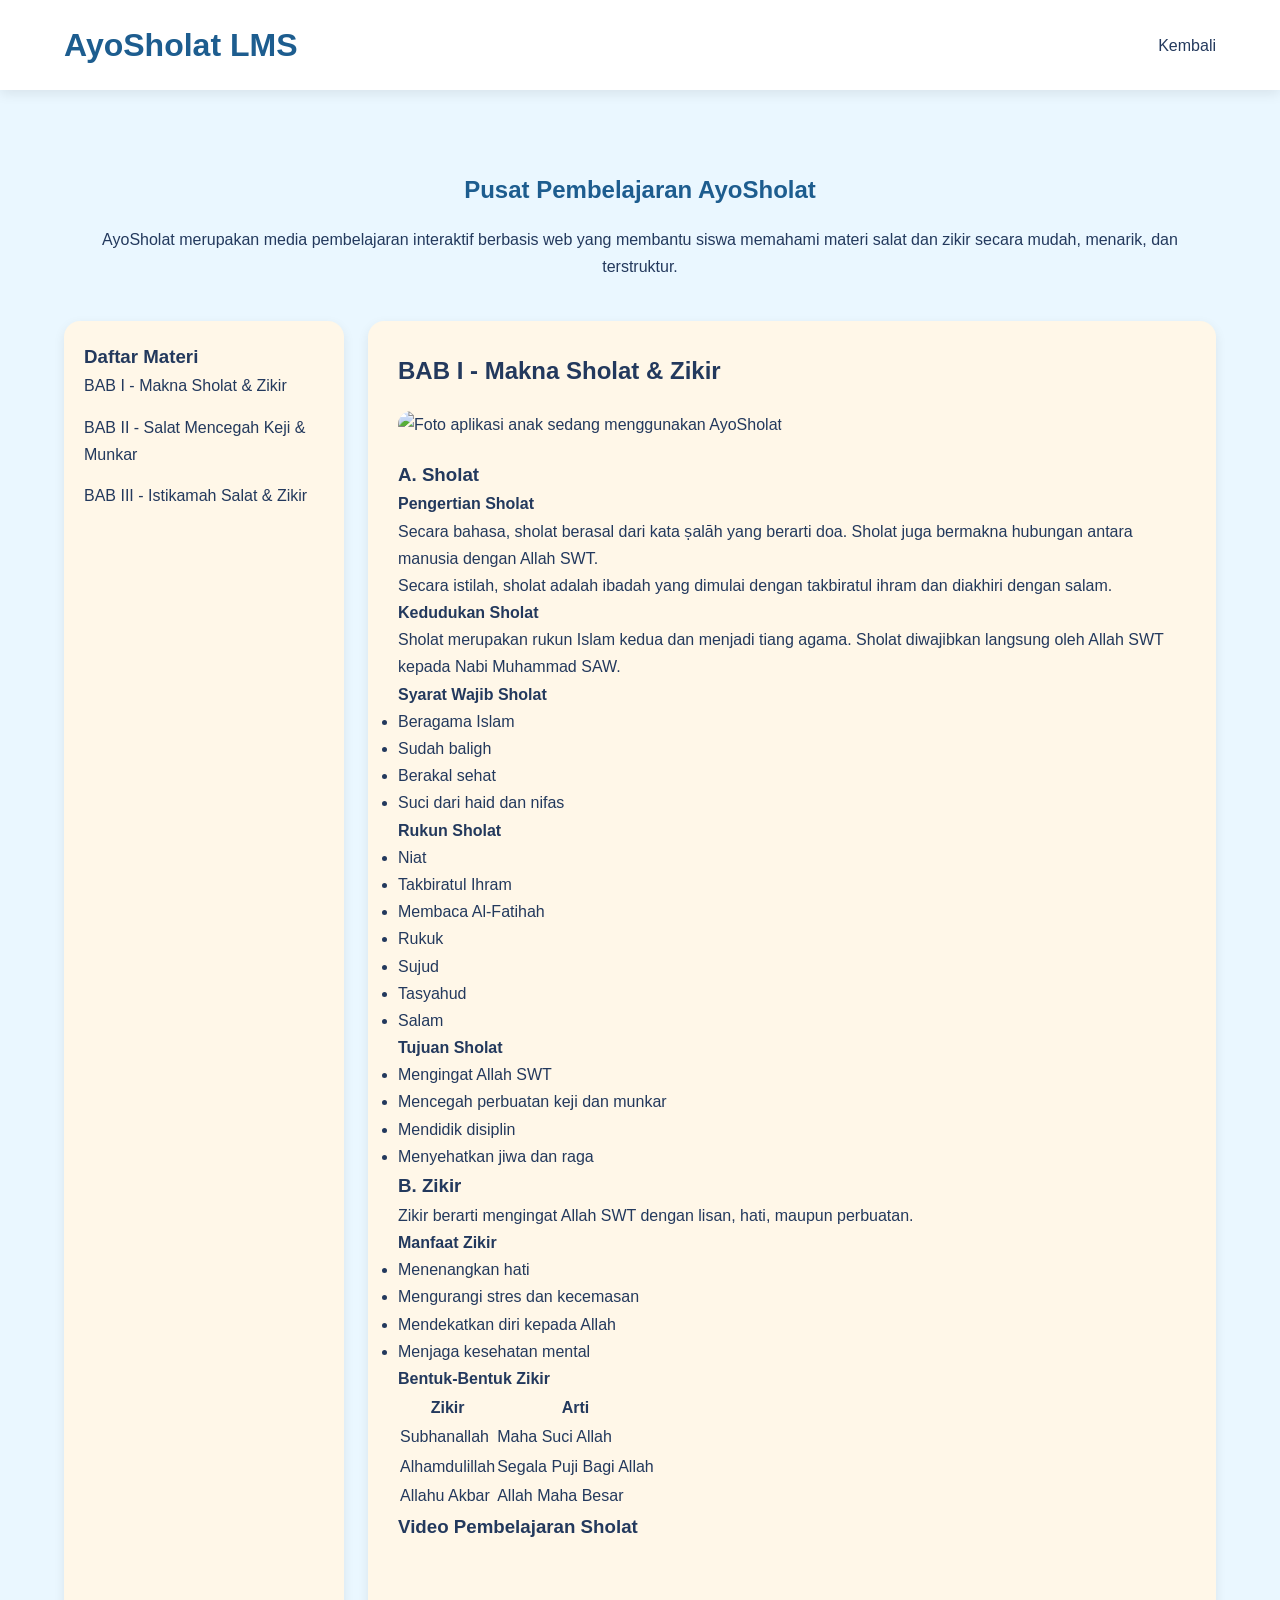
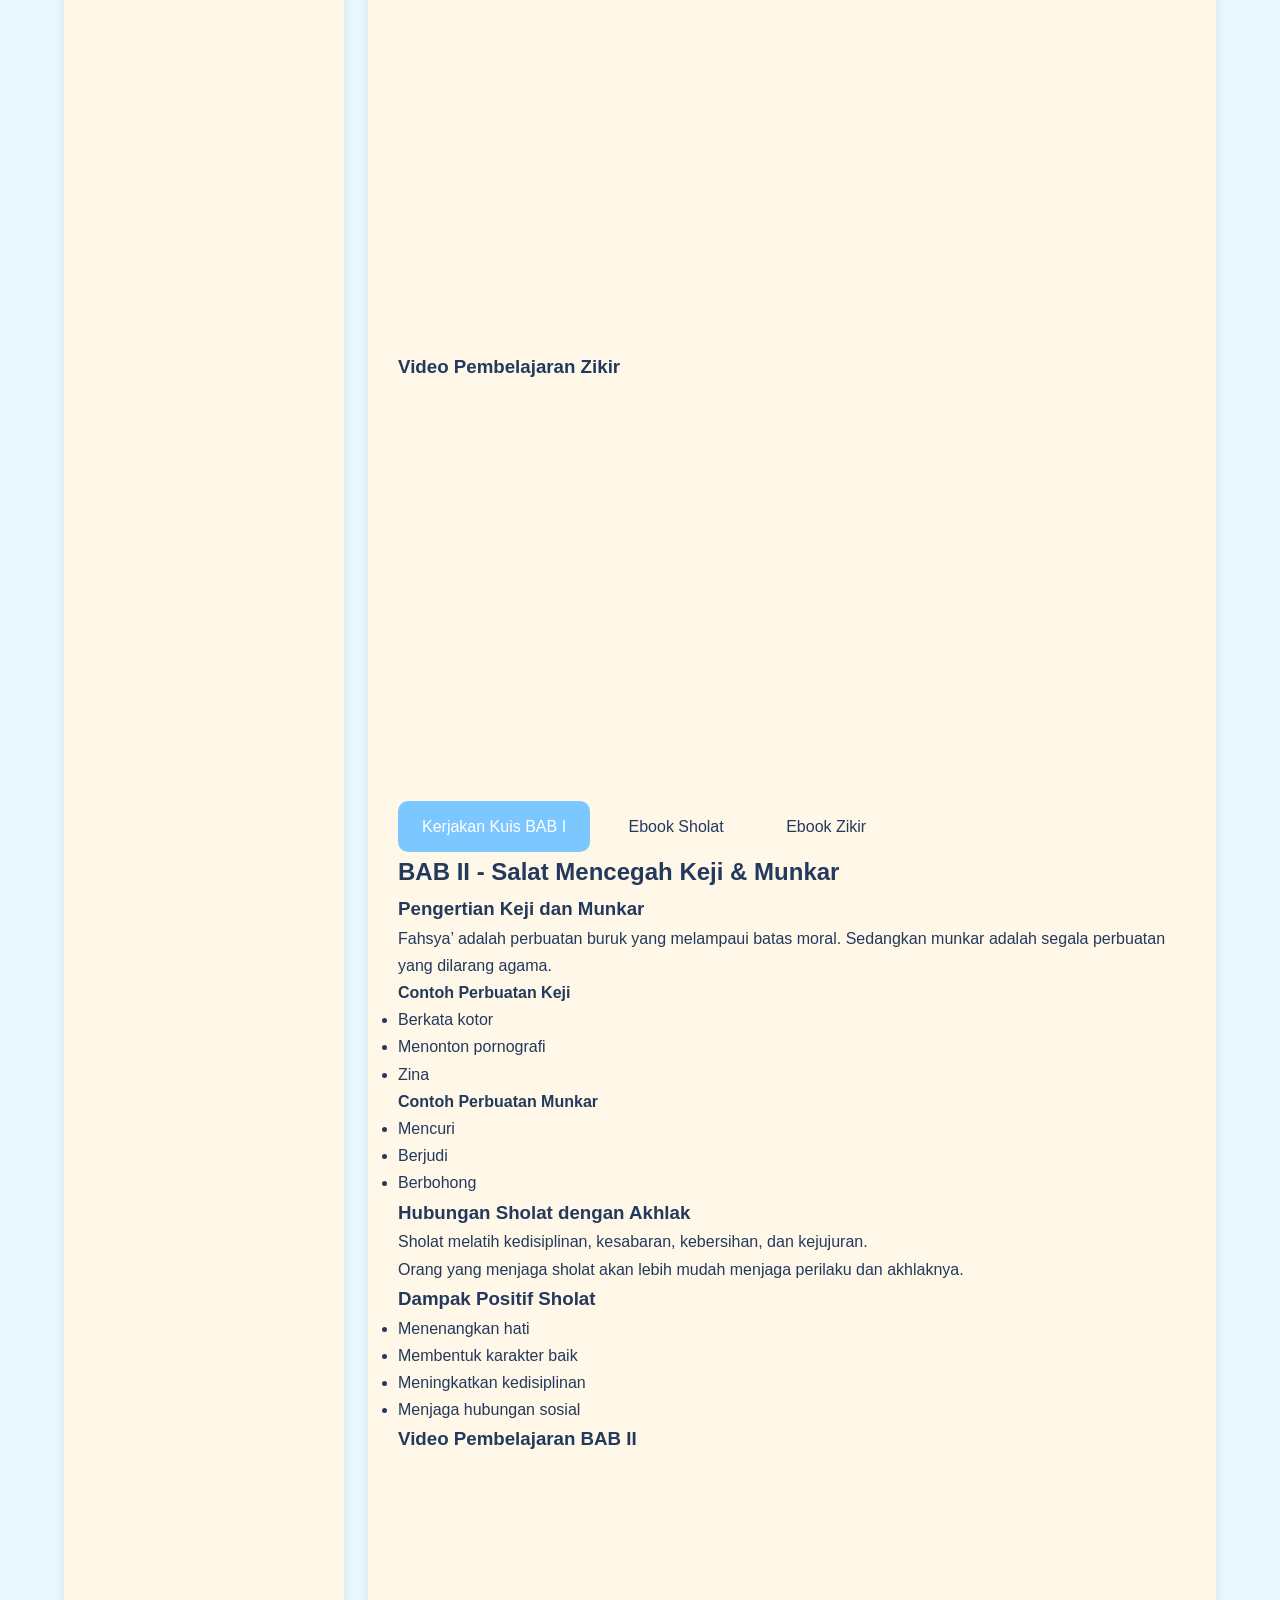
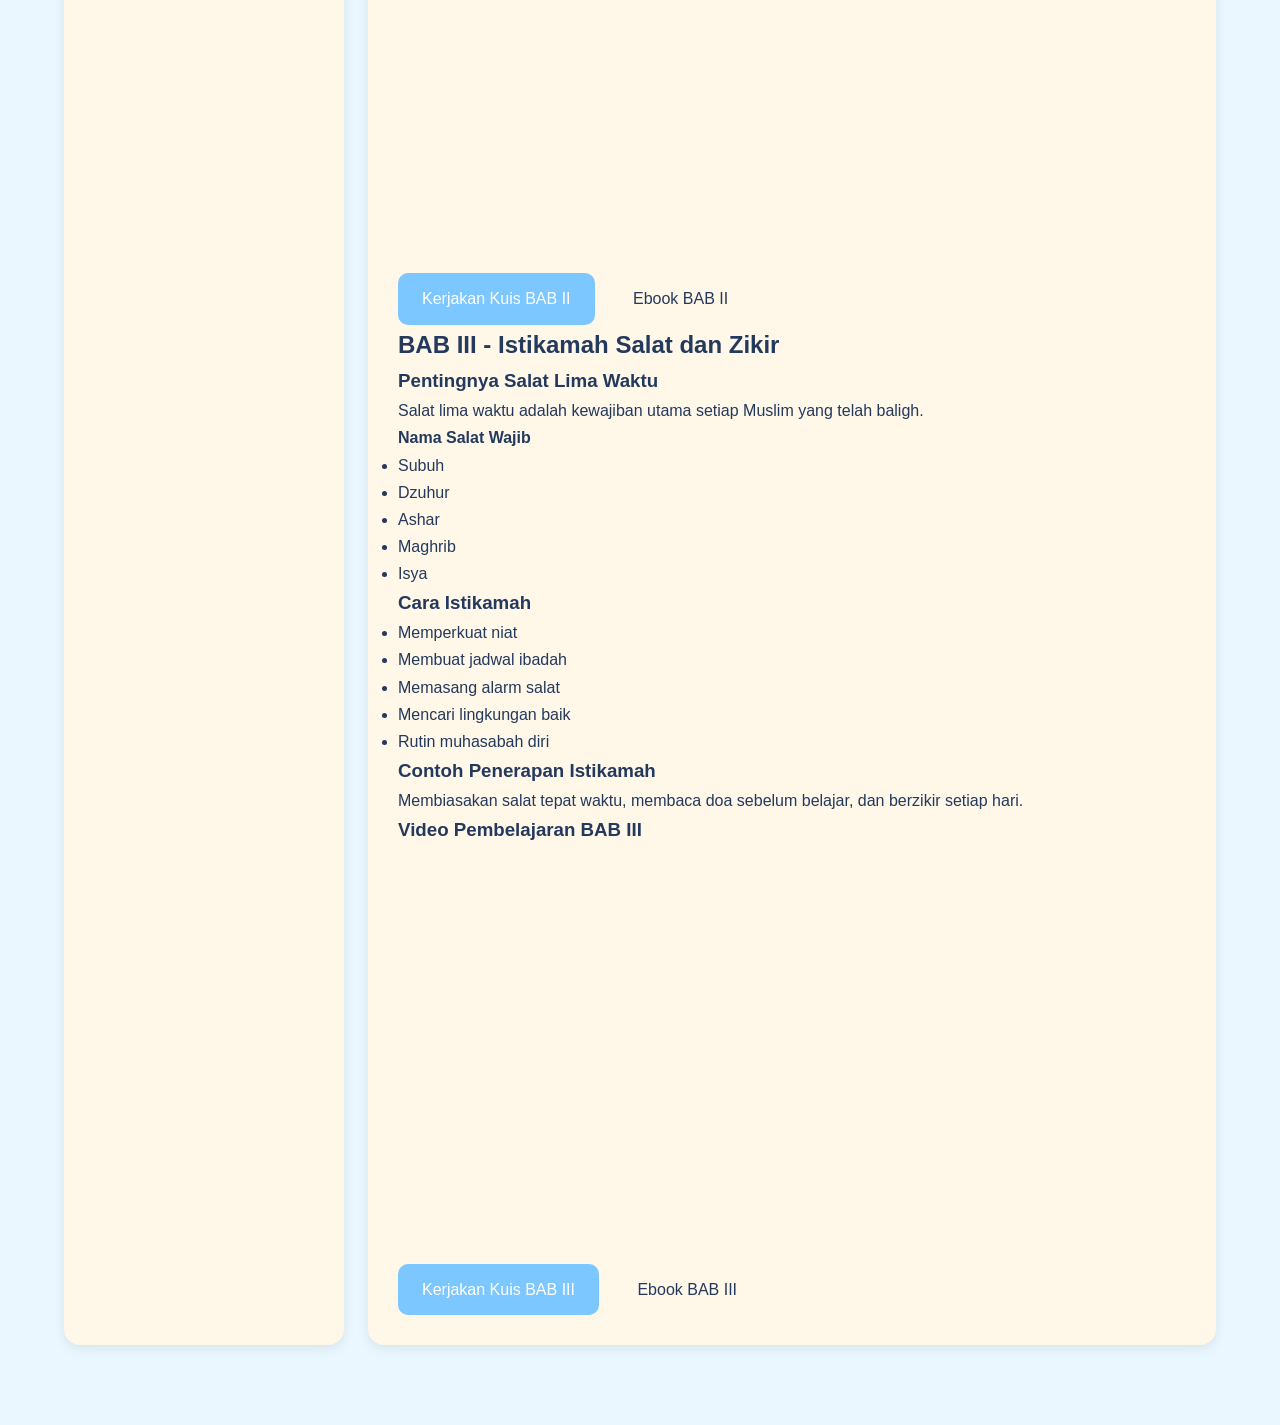
==== belajar.html @ 8d116aaa "Add files via upload" ====
<!DOCTYPE html>
<html lang="id">
<head>
  <meta charset="UTF-8">
  <meta name="viewport" content="width=device-width, initial-scale=1.0">

  <title>Pusat Pembelajaran AyoSholat</title>

  <link rel="stylesheet" href="style.css">
</head>

<body>

  <!-- =========================
       NAVBAR
  ========================== -->

  <header class="navbar">
    <div class="container nav-container">

      <h1 class="logo">AyoSholat LMS</h1>

      <nav class="nav-menu active">
        <a href="index.html">Kembali</a>
      </nav>

    </div>
  </header>

  <!-- =========================
       HEADER PEMBELAJARAN
  ========================== -->

  <section class="section">
    <div class="container">

      <div class="section-title">
        <h2>Pusat Pembelajaran AyoSholat</h2>

        <p>
          AyoSholat merupakan media pembelajaran interaktif berbasis web
          yang membantu siswa memahami materi salat dan zikir secara
          mudah, menarik, dan terstruktur.
        </p>
      </div>

      <!-- =========================
           LAYOUT LMS
      ========================== -->

      <div class="learning-layout">

        <!-- =========================
             SIDEBAR
        ========================== -->

        <aside class="sidebar">

          <h3>Daftar Materi</h3>

          <ul>

            <li>
              <a href="#bab1">
                BAB I - Makna Sholat & Zikir
              </a>
            </li>

            <li>
              <a href="#bab2">
                BAB II - Salat Mencegah Keji & Munkar
              </a>
            </li>

            <li>
              <a href="#bab3">
                BAB III - Istikamah Salat & Zikir
              </a>
            </li>

          </ul>

        </aside>

        <!-- =========================
             KONTEN UTAMA
        ========================== -->

        <main class="content-area">

          <!-- =========================
               BAB 1
          ========================== -->

          <section id="bab1" class="material-section">

            <h2>BAB I - Makna Sholat & Zikir</h2>

            <img
              src="https://i.ibb.co.com/sJHRD92t/Chat-GPT-Image-May-18-2026-07-02-16-PM.png"
              alt="Foto aplikasi anak sedang menggunakan AyoSholat"
              class="image-fallback"
            >

            <div class="material-card">

              <h3>A. Sholat</h3>

              <h4>Pengertian Sholat</h4>

              <p>
                Secara bahasa, sholat berasal dari kata ṣalāh yang berarti doa.
                Sholat juga bermakna hubungan antara manusia dengan Allah SWT.
              </p>

              <p>
                Secara istilah, sholat adalah ibadah yang dimulai dengan
                takbiratul ihram dan diakhiri dengan salam.
              </p>

              <h4>Kedudukan Sholat</h4>

              <p>
                Sholat merupakan rukun Islam kedua dan menjadi tiang agama.
                Sholat diwajibkan langsung oleh Allah SWT kepada Nabi Muhammad SAW.
              </p>

              <h4>Syarat Wajib Sholat</h4>

              <ul>
                <li>Beragama Islam</li>
                <li>Sudah baligh</li>
                <li>Berakal sehat</li>
                <li>Suci dari haid dan nifas</li>
              </ul>

              <h4>Rukun Sholat</h4>

              <ul>
                <li>Niat</li>
                <li>Takbiratul Ihram</li>
                <li>Membaca Al-Fatihah</li>
                <li>Rukuk</li>
                <li>Sujud</li>
                <li>Tasyahud</li>
                <li>Salam</li>
              </ul>

              <h4>Tujuan Sholat</h4>

              <ul>
                <li>Mengingat Allah SWT</li>
                <li>Mencegah perbuatan keji dan munkar</li>
                <li>Mendidik disiplin</li>
                <li>Menyehatkan jiwa dan raga</li>
              </ul>

            </div>

            <div class="material-card">

              <h3>B. Zikir</h3>

              <p>
                Zikir berarti mengingat Allah SWT dengan lisan,
                hati, maupun perbuatan.
              </p>

              <h4>Manfaat Zikir</h4>

              <ul>
                <li>Menenangkan hati</li>
                <li>Mengurangi stres dan kecemasan</li>
                <li>Mendekatkan diri kepada Allah</li>
                <li>Menjaga kesehatan mental</li>
              </ul>

              <h4>Bentuk-Bentuk Zikir</h4>

              <table class="material-table">

                <tr>
                  <th>Zikir</th>
                  <th>Arti</th>
                </tr>

                <tr>
                  <td>Subhanallah</td>
                  <td>Maha Suci Allah</td>
                </tr>

                <tr>
                  <td>Alhamdulillah</td>
                  <td>Segala Puji Bagi Allah</td>
                </tr>

                <tr>
                  <td>Allahu Akbar</td>
                  <td>Allah Maha Besar</td>
                </tr>

              </table>

            </div>

            <!-- VIDEO -->

            <div class="material-card">

              <h3>Video Pembelajaran Sholat</h3>

              <iframe
                width="100%"
                height="400"
                src="https://www.youtube.com/embed/HT10SSG-8Qc"
                title="Video Sholat"
                frameborder="0"
                allowfullscreen>
              </iframe>

            </div>

            <div class="material-card">

              <h3>Video Pembelajaran Zikir</h3>

              <iframe
                width="100%"
                height="400"
                src="https://www.youtube.com/embed/boIMqREAtrA"
                title="Video Zikir"
                frameborder="0"
                allowfullscreen>
              </iframe>

            </div>

            <!-- LINK -->

            <div class="material-links">

              <a href="https://forms.gle/HbRVZUt5TwM6SVdXA" target="_blank" class="btn primary-btn">
                Kerjakan Kuis BAB I
              </a>

              <a href="https://online.fliphtml5.com/vnkhu/sholat-ebook/#p=1" target="_blank" class="btn secondary-btn">
                Ebook Sholat
              </a>

              <a href="https://online.fliphtml5.com/vnkhu/Zikir-ebook/#p=6" target="_blank" class="btn secondary-btn">
                Ebook Zikir
              </a>

              </a>

            </div>

          </section>

          <!-- =========================
               BAB 2
          ========================== -->

          <section id="bab2" class="material-section">

            <h2>BAB II - Salat Mencegah Keji & Munkar</h2>

            <div class="material-card">

              <h3>Pengertian Keji dan Munkar</h3>

              <p>
                Fahsya’ adalah perbuatan buruk yang melampaui batas moral.
                Sedangkan munkar adalah segala perbuatan yang dilarang agama.
              </p>

              <h4>Contoh Perbuatan Keji</h4>

              <ul>
                <li>Berkata kotor</li>
                <li>Menonton pornografi</li>
                <li>Zina</li>
              </ul>

              <h4>Contoh Perbuatan Munkar</h4>

              <ul>
                <li>Mencuri</li>
                <li>Berjudi</li>
                <li>Berbohong</li>
              </ul>

            </div>

            <div class="material-card">

              <h3>Hubungan Sholat dengan Akhlak</h3>

              <p>
                Sholat melatih kedisiplinan, kesabaran,
                kebersihan, dan kejujuran.
              </p>

              <p>
                Orang yang menjaga sholat akan lebih mudah
                menjaga perilaku dan akhlaknya.
              </p>

            </div>

            <div class="material-card">

              <h3>Dampak Positif Sholat</h3>

              <ul>
                <li>Menenangkan hati</li>
                <li>Membentuk karakter baik</li>
                <li>Meningkatkan kedisiplinan</li>
                <li>Menjaga hubungan sosial</li>
              </ul>

            </div>

            <!-- VIDEO -->

            <div class="material-card">

              <h3>Video Pembelajaran BAB II</h3>

              <iframe
                width="100%"
                height="400"
                src="https://www.youtube.com/embed/JAo9BhsXdME"
                title="Video BAB II"
                frameborder="0"
                allowfullscreen>
              </iframe>

            </div>

            <!-- LINK -->

            <div class="material-links">

              <a href="https://forms.gle/22GYkzmfXnD5PTRb7" target="_blank" class="btn primary-btn">
                Kerjakan Kuis BAB II
              </a>

              <a href="https://online.fliphtml5.com/vnkhu/materi-2/#p=1" target="_blank" class="btn secondary-btn">
                Ebook BAB II
              </a>

            </div>

          </section>

          <!-- =========================
               BAB 3
          ========================== -->

          <section id="bab3" class="material-section">

            <h2>BAB III - Istikamah Salat dan Zikir</h2>

            <div class="material-card">

              <h3>Pentingnya Salat Lima Waktu</h3>

              <p>
                Salat lima waktu adalah kewajiban utama
                setiap Muslim yang telah baligh.
              </p>

              <h4>Nama Salat Wajib</h4>

              <ul>
                <li>Subuh</li>
                <li>Dzuhur</li>
                <li>Ashar</li>
                <li>Maghrib</li>
                <li>Isya</li>
              </ul>

            </div>

            <div class="material-card">

              <h3>Cara Istikamah</h3>

              <ul>
                <li>Memperkuat niat</li>
                <li>Membuat jadwal ibadah</li>
                <li>Memasang alarm salat</li>
                <li>Mencari lingkungan baik</li>
                <li>Rutin muhasabah diri</li>
              </ul>

            </div>

            <div class="material-card">

              <h3>Contoh Penerapan Istikamah</h3>

              <p>
                Membiasakan salat tepat waktu,
                membaca doa sebelum belajar,
                dan berzikir setiap hari.
              </p>

            </div>

            <!-- VIDEO -->

            <div class="material-card">

              <h3>Video Pembelajaran BAB III</h3>

              <iframe
                width="100%"
                height="400"
                src="https://www.youtube.com/embed/KI_vv_N24IA"
                title="Video BAB III"
                frameborder="0"
                allowfullscreen>
              </iframe>

            </div>

            <!-- LINK -->

            <div class="material-links">

              <a href="https://forms.gle/KAvgRvuUi44yFCYF8" target="_blank" class="btn primary-btn">
                Kerjakan Kuis BAB III
              </a>

              <a href="https://online.fliphtml5.com/izaek/materi-3/" target="_blank" class="btn secondary-btn">
                Ebook BAB III
              </a>

            </div>

          </section>

        </main>

      </div>

    </div>
  </section>

  <script src="script.js"></script>

</body>
</html>
---- style.css ----
/* =========================
   ROOT WARNA
========================= */

:root {
  --primary-color: #7cc7ff;
  --secondary-color: #fff7e8;
  --accent-color: #ffffff;

  --background-main: #eaf7ff;
  --background-card: #fff7e8;

  --text-primary: #1d5d8f;
  --text-secondary: #23395d;

  --shadow: 0 4px 12px rgba(0, 0, 0, 0.08);
  --radius: 16px;
}

/* =========================
   RESET DASAR
========================= */

* {
  margin: 0;
  padding: 0;
  box-sizing: border-box;
}

html {
  scroll-behavior: smooth;
}

body {
  font-family: Arial, sans-serif;
  background: var(--background-main);
  color: var(--text-secondary);
  line-height: 1.7;
}

/* =========================
   CONTAINER
========================= */

.container {
  width: 90%;
  max-width: 1200px;
  margin: auto;
}

/* =========================
   NAVBAR
========================= */

.navbar {
  background: var(--accent-color);
  position: sticky;
  top: 0;
  z-index: 1000;
  box-shadow: var(--shadow);
}

.nav-container {
  display: flex;
  justify-content: space-between;
  align-items: center;
  padding: 18px 0;
}

.logo {
  color: var(--text-primary);
}

.nav-menu {
  display: flex;
  gap: 20px;
}

.nav-menu a {
  text-decoration: none;
  color: var(--text-secondary);
  transition: 0.3s;
}

.nav-menu a:hover {
  color: var(--primary-color);
}

.hamburger {
  display: none;
  border: none;
  background: none;
  font-size: 28px;
  cursor: pointer;
}

/* =========================
   HERO
========================= */

.hero {
  padding: 80px 0;
}

.hero-grid {
  display: grid;
  grid-template-columns: 1fr 1fr;
  gap: 40px;
  align-items: center;
}

.hero-text h2 {
  font-size: 42px;
  color: var(--text-primary);
  margin-bottom: 20px;
}

.hero-text p {
  margin-bottom: 20px;
}

.tag {
  display: inline-block;
  background: var(--secondary-color);
  padding: 8px 16px;
  border-radius: 999px;
  margin-bottom: 20px;
  font-size: 14px;
}

.hero-image img {
  width: 100%;
  border-radius: var(--radius);
  box-shadow: var(--shadow);
  object-fit: cover;
}

/* =========================
   BUTTON
========================= */

.btn {
  display: inline-block;
  padding: 12px 24px;
  border-radius: 10px;
  text-decoration: none;
  transition: 0.3s;
  margin-right: 10px;
  margin-top: 10px;
}

.primary-btn {
  background: var(--primary-color);
  color: white;
}

.secondary-btn {
  background: var(--secondary-color);
  color: var(--text-secondary);
}

.btn:hover {
  transform: translateY(-3px);
}

/* =========================
   SECTION
========================= */

.section {
  padding: 80px 0;
}

.alt-bg {
  background: var(--secondary-color);
}

.section-title {
  text-align: center;
  margin-bottom: 40px;
}

.section-title.left {
  text-align: left;
}

.section-title h2 {
  margin-bottom: 15px;
  color: var(--text-primary);
}

/* =========================
   CARD
========================= */

.card-grid,
.feature-grid,
.team-grid {
  display: grid;
  gap: 24px;
}

.card-grid {
  grid-template-columns: repeat(auto-fit, minmax(250px, 1fr));
}

.feature-grid {
  grid-template-columns: repeat(auto-fit, minmax(250px, 1fr));
}

.team-grid {
  grid-template-columns: repeat(auto-fit, minmax(250px, 1fr));
}

.card,
.feature-card,
.team-card,
.info-box,
.target-box {
  background: var(--background-card);
  padding: 24px;
  border-radius: var(--radius);
  box-shadow: var(--shadow);
  transition: 0.3s;
}

.card:hover,
.feature-card:hover,
.team-card:hover {
  transform: translateY(-5px);
}

.card h3,
.feature-card h3 {
  margin-bottom: 12px;
  color: var(--text-primary);
}

/* =========================
   SOLUTION
========================= */

.solution-grid {
  display: grid;
  grid-template-columns: 1fr 1fr;
  gap: 40px;
  align-items: center;
}

.solution-image img {
  width: 100%;
  border-radius: var(--radius);
  object-fit: cover;
}

.benefit-list {
  margin-top: 20px;
  padding-left: 20px;
}

/* =========================
   ACCESS
========================= */

.access-section {
  text-align: center;
}

.access-buttons {
  margin-top: 30px;
}

/* =========================
   TEAM
========================= */

.team-card {
  text-align: center;
}

.profile-image {
  width: 120px;
  height: 120px;
  border-radius: 50%;
  object-fit: cover;
  margin-bottom: 20px;
}

/* =========================
   FOOTER
========================= */

.footer {
  background: var(--text-secondary);
  color: white;
  text-align: center;
  padding: 40px 20px;
}

.footer p {
  margin-top: 10px;
}

/* =========================
   ANIMASI SCROLL
========================= */

.reveal {
  opacity: 0;
  transform: translateY(40px);
  transition: 0.8s ease;
}

.reveal.active {
  opacity: 1;
  transform: translateY(0);
}

/* =========================
   FALLBACK GAMBAR
========================= */

.fallback-style {
  background: #d9d9d9;
  padding: 50px;
  text-align: center;
  color: #555;
}

/* =========================
   HALAMAN BELAJAR
========================= */

.learning-layout {
  display: grid;
  grid-template-columns: 280px 1fr;
  gap: 24px;
  margin-top: 40px;
}

.sidebar {
  background: var(--background-card);
  padding: 20px;
  border-radius: var(--radius);
  box-shadow: var(--shadow);
}

.sidebar ul {
  list-style: none;
}

.sidebar li {
  margin-bottom: 14px;
}

.sidebar a {
  text-decoration: none;
  color: var(--text-secondary);
}

.content-area {
  background: var(--background-card);
  padding: 30px;
  border-radius: var(--radius);
  box-shadow: var(--shadow);
}

.content-area img {
  width: 100%;
  border-radius: var(--radius);
  margin: 20px 0;
  object-fit: cover;
}

.embed-box {
  width: 100%;
  height: 300px;
  border: 2px dashed #bbb;
  display: flex;
  align-items: center;
  justify-content: center;
  border-radius: var(--radius);
  margin-top: 20px;
}

/* =========================
   RESPONSIVE
========================= */

@media (max-width: 768px) {

  .hero-grid,
  .solution-grid,
  .learning-layout {
    grid-template-columns: 1fr;
  }

  .hamburger {
    display: block;
  }

  .nav-menu {
    display: none;
    flex-direction: column;
    background: white;
    position: absolute;
    top: 70px;
    right: 20px;
    width: 200px;
    padding: 20px;
    border-radius: 12px;
    box-shadow: var(--shadow);
  }

  .nav-menu.active {
    display: flex;
  }

  .hero-text h2 {
    font-size: 32px;
  }

}
.features-container{
    display: flex;
    gap: 30px;
    flex-wrap: wrap;
}

.feature-card{
    flex: 1;
    min-width: 280px;
    background: #eee4d6;
    padding: 30px;
    border-radius: 20px;
    text-decoration: none;
    color: #163d6b;
    transition: 0.3s ease;
}

.feature-card:hover{
    transform: translateY(-8px);
    box-shadow: 0 10px 20px rgba(0,0,0,0.1);
}
.feature-card{
    text-decoration: none;
    color: inherit;
}
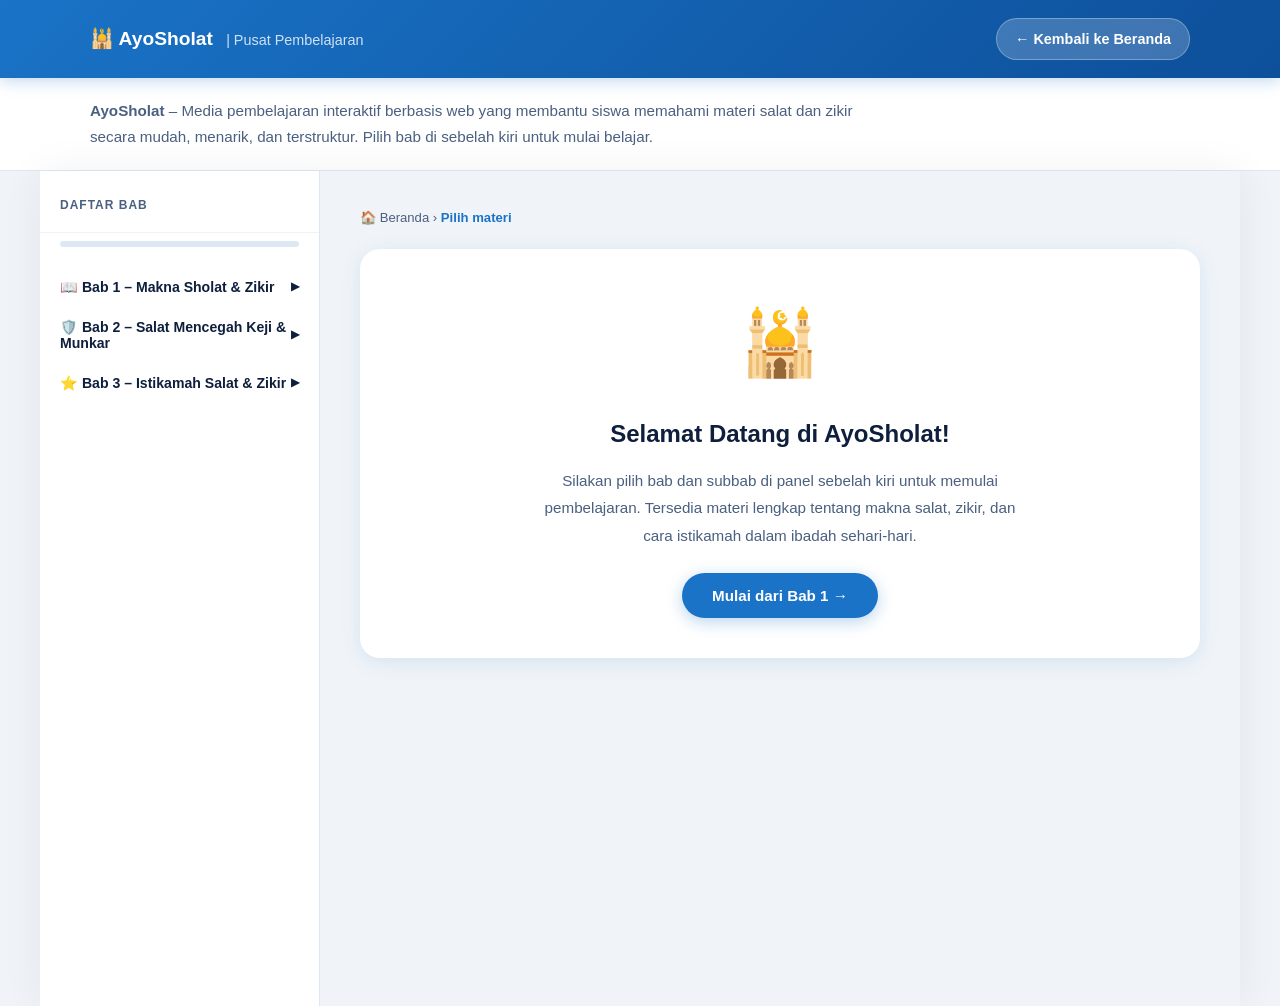
==== commit b5a35993: "Update belajar.html" ====
--- a/belajar.html
+++ b/belajar.html
@@ -1,455 +1,1555 @@
 <!DOCTYPE html>
 <html lang="id">
 <head>
-  <meta charset="UTF-8">
-  <meta name="viewport" content="width=device-width, initial-scale=1.0">
-
+  <meta charset="UTF-8" />
+  <meta name="viewport" content="width=device-width, initial-scale=1.0" />
   <title>Pusat Pembelajaran AyoSholat</title>
-
-  <link rel="stylesheet" href="style.css">
+  <link rel="stylesheet" href="style.css" />
+  <style>
+    /* =====================================================================
+       STYLE KHUSUS HALAMAN BELAJAR.HTML
+       Gaya ini melengkapi style.css utama dengan tata letak LMS
+    ===================================================================== */
+
+    /* --- Reset tambahan untuk halaman belajar --- */
+    body { background: #F0F4F8; }
+
+    /* ===================== HEADER HALAMAN BELAJAR ===================== */
+    .belajar-header {
+      background: linear-gradient(135deg, var(--clr-primary) 0%, #0D4F9A 100%);
+      color: white;
+      padding: 18px 0;
+      position: sticky;
+      top: 0;
+      z-index: 200;
+      box-shadow: 0 2px 16px rgba(26,115,199,0.3);
+    }
+    .header-inner {
+      display: flex;
+      align-items: center;
+      justify-content: space-between;
+      flex-wrap: wrap;
+      gap: 12px;
+    }
+    .header-logo { font-size: 1.2rem; font-weight: 800; color: white; }
+    .header-logo span { opacity: 0.8; font-weight: 400; font-size: 0.9rem; margin-left: 8px; }
+    .back-btn {
+      padding: 8px 18px;
+      background: rgba(255,255,255,0.2);
+      border-radius: 50px;
+      color: white;
+      font-size: 0.9rem;
+      font-weight: 600;
+      transition: background 0.3s;
+      border: 1px solid rgba(255,255,255,0.3);
+    }
+    .back-btn:hover { background: rgba(255,255,255,0.35); }
+
+    /* ===================== DESKRIPSI SINGKAT ===================== */
+    .intro-bar {
+      background: white;
+      border-bottom: 1px solid #DDE8F3;
+      padding: 20px 0;
+    }
+    .intro-bar p {
+      font-size: 0.95rem;
+      color: var(--clr-text-light);
+      max-width: 800px;
+    }
+
+    /* ===================== LAYOUT UTAMA LMS ===================== */
+    .lms-layout {
+      display: grid;
+      grid-template-columns: 280px 1fr;
+      gap: 0;
+      min-height: calc(100vh - 120px);
+      max-width: 1200px;
+      margin: 0 auto;
+    }
+
+    /* ===================== SIDEBAR ===================== */
+    .sidebar {
+      background: white;
+      border-right: 1px solid #DDE8F3;
+      padding: 24px 0;
+      position: sticky;
+      top: 65px;
+      height: calc(100vh - 65px);
+      overflow-y: auto;
+    }
+    .sidebar-title {
+      padding: 0 20px 16px;
+      font-size: 0.75rem;
+      font-weight: 700;
+      text-transform: uppercase;
+      letter-spacing: 1px;
+      color: var(--clr-text-light);
+      border-bottom: 1px solid #EEF3F9;
+      margin-bottom: 8px;
+    }
+
+    /* Tombol Bab */
+    .bab-btn {
+      width: 100%;
+      text-align: left;
+      padding: 12px 20px;
+      background: none;
+      border: none;
+      cursor: pointer;
+      font-size: 0.88rem;
+      font-weight: 700;
+      color: var(--clr-navy);
+      display: flex;
+      align-items: center;
+      justify-content: space-between;
+      transition: background 0.2s;
+    }
+    .bab-btn:hover { background: #F0F6FF; }
+    .bab-btn.aktif { background: #EBF3FF; color: var(--clr-primary); }
+    .bab-btn .arrow { font-size: 0.7rem; transition: transform 0.3s; }
+    .bab-btn.aktif .arrow { transform: rotate(90deg); }
+
+    /* Subbab dalam sidebar */
+    .subbab-list {
+      max-height: 0;
+      overflow: hidden;
+      transition: max-height 0.4s ease;
+    }
+    .subbab-list.terbuka { max-height: 500px; }
+    .subbab-btn {
+      width: 100%;
+      text-align: left;
+      padding: 9px 20px 9px 34px;
+      background: none;
+      border: none;
+      cursor: pointer;
+      font-size: 0.83rem;
+      color: var(--clr-text-light);
+      transition: color 0.2s, background 0.2s;
+    }
+    .subbab-btn:hover { color: var(--clr-primary); background: #F5F9FF; }
+    .subbab-btn.aktif { color: var(--clr-primary); font-weight: 600; background: #EBF3FF; }
+
+    /* Tombol collapse sidebar di mobile */
+    .sidebar-toggle {
+      display: none;
+      width: 100%;
+      padding: 12px 20px;
+      background: var(--clr-primary);
+      color: white;
+      border: none;
+      cursor: pointer;
+      font-size: 0.9rem;
+      font-weight: 600;
+      text-align: left;
+    }
+
+    /* ===================== AREA KONTEN UTAMA ===================== */
+    .konten-area {
+      padding: 36px 40px;
+      background: #F0F4F8;
+    }
+
+    /* Bread crumb navigasi */
+    .breadcrumb {
+      font-size: 0.82rem;
+      color: var(--clr-text-light);
+      margin-bottom: 20px;
+    }
+    .breadcrumb span { color: var(--clr-primary); font-weight: 600; }
+
+    /* ===================== KONTEN MATERI ===================== */
+    /* Setiap section materi */
+    .materi-section {
+      display: none; /* Tersembunyi secara default */
+    }
+    .materi-section.aktif {
+      display: block; /* Tampil saat dipilih */
+      animation: fadeSlide 0.4s ease;
+    }
+
+    @keyframes fadeSlide {
+      from { opacity: 0; transform: translateY(16px); }
+      to   { opacity: 1; transform: translateY(0); }
+    }
+
+    /* Judul materi */
+    .materi-judul {
+      font-size: 1.7rem;
+      font-weight: 800;
+      color: var(--clr-navy);
+      margin-bottom: 8px;
+      line-height: 1.3;
+    }
+    .materi-subjudul {
+      font-size: 0.85rem;
+      color: var(--clr-primary);
+      font-weight: 600;
+      margin-bottom: 24px;
+    }
+    .divider {
+      height: 3px;
+      background: linear-gradient(to right, var(--clr-primary), transparent);
+      border-radius: 2px;
+      margin-bottom: 28px;
+    }
+
+    /* Kotak Ringkasan Bab */
+    .ringkasan-box {
+      background: linear-gradient(135deg, #EBF3FF 0%, #D9EAF8 100%);
+      border-left: 4px solid var(--clr-primary);
+      border-radius: var(--radius);
+      padding: 20px 24px;
+      margin-bottom: 32px;
+    }
+    .ringkasan-box .label {
+      font-size: 0.78rem;
+      font-weight: 700;
+      text-transform: uppercase;
+      letter-spacing: 1px;
+      color: var(--clr-primary);
+      margin-bottom: 8px;
+    }
+    .ringkasan-box p { font-size: 0.95rem; color: var(--clr-text-main); line-height: 1.7; }
+
+    /* Judul sub-sub bab */
+    .konten-h2 {
+      font-size: 1.3rem;
+      font-weight: 700;
+      color: var(--clr-navy);
+      margin: 32px 0 14px;
+      padding-bottom: 8px;
+      border-bottom: 2px solid #DDE8F3;
+    }
+    .konten-h3 {
+      font-size: 1.05rem;
+      font-weight: 700;
+      color: var(--clr-primary);
+      margin: 22px 0 10px;
+    }
+    .konten-h4 {
+      font-size: 0.95rem;
+      font-weight: 700;
+      color: var(--clr-navy);
+      margin: 16px 0 8px;
+    }
+
+    /* Paragraf */
+    .konten-area p { color: var(--clr-text-main); font-size: 0.95rem; line-height: 1.8; margin-bottom: 14px; }
+
+    /* Highlight kutipan ayat / hadits */
+    .ayat-box {
+      background: white;
+      border: 1px solid #DDE8F3;
+      border-radius: var(--radius);
+      padding: 18px 22px;
+      margin: 18px 0;
+      box-shadow: var(--shadow);
+    }
+    .ayat-arab {
+      font-size: 1.5rem;
+      text-align: right;
+      line-height: 2.2;
+      color: var(--clr-navy);
+      margin-bottom: 8px;
+      font-family: 'Times New Roman', serif;
+      direction: rtl;
+    }
+    .ayat-latin {
+      font-style: italic;
+      color: var(--clr-primary);
+      font-size: 0.9rem;
+      margin-bottom: 6px;
+    }
+    .ayat-arti { color: var(--clr-text-light); font-size: 0.9rem; }
+    .ayat-sumber {
+      font-size: 0.8rem;
+      color: var(--clr-text-light);
+      margin-top: 8px;
+      font-weight: 600;
+    }
+
+    /* List */
+    .konten-list { padding-left: 20px; margin-bottom: 16px; }
+    .konten-list li { color: var(--clr-text-main); font-size: 0.95rem; line-height: 1.8; margin-bottom: 6px; }
+
+    /* Tabel */
+    .tabel-wrapper { overflow-x: auto; margin: 20px 0; }
+    table {
+      width: 100%;
+      border-collapse: collapse;
+      font-size: 0.9rem;
+    }
+    th {
+      background: var(--clr-primary);
+      color: white;
+      padding: 12px 16px;
+      text-align: left;
+      font-weight: 600;
+    }
+    td { padding: 10px 16px; border-bottom: 1px solid #DDE8F3; color: var(--clr-text-main); }
+    tr:nth-child(even) td { background: #F5F8FC; }
+    tr:hover td { background: #EBF3FF; }
+
+    /* Gambar materi */
+    .gambar-materi {
+      width: 100%;
+      max-width: 600px;
+      border-radius: var(--radius);
+      box-shadow: var(--shadow);
+      margin: 20px auto;
+      display: block;
+      object-fit: cover;
+    }
+    .gambar-caption {
+      text-align: center;
+      font-size: 0.82rem;
+      color: var(--clr-text-light);
+      margin-top: 8px;
+      font-style: italic;
+    }
+
+    /* Embed video / iframe */
+    .video-wrapper {
+      position: relative;
+      padding-bottom: 56.25%; /* Rasio 16:9 */
+      height: 0;
+      overflow: hidden;
+      border-radius: var(--radius);
+      box-shadow: var(--shadow);
+      margin: 20px 0;
+      background: #000;
+    }
+    .video-wrapper iframe {
+      position: absolute;
+      top: 0; left: 0;
+      width: 100%; height: 100%;
+      border: none;
+    }
+
+    /* Kotak Embed Game/Kuis */
+    .embed-wrapper {
+      border-radius: var(--radius);
+      overflow: hidden;
+      box-shadow: var(--shadow);
+      margin: 20px 0;
+    }
+    .embed-wrapper iframe { display: block; border: none; }
+
+    /* Card Info / Fakta Menarik */
+    .info-card {
+      background: white;
+      border-radius: var(--radius);
+      padding: 20px 24px;
+      margin: 20px 0;
+      box-shadow: var(--shadow);
+      border-left: 4px solid #22C55E;
+    }
+    .info-card.warning { border-left-color: #F59E0B; }
+    .info-card.info    { border-left-color: var(--clr-primary); }
+    .info-card .label  { font-size: 0.78rem; font-weight: 700; text-transform: uppercase; letter-spacing: 1px; color: #22C55E; margin-bottom: 8px; }
+    .info-card.warning .label { color: #F59E0B; }
+    .info-card.info .label    { color: var(--clr-primary); }
+    .info-card p { margin: 0; font-size: 0.93rem; color: var(--clr-text-main); }
+
+    /* Tombol Sumber / Link */
+    .sumber-row {
+      display: flex;
+      flex-wrap: wrap;
+      gap: 12px;
+      margin: 28px 0 8px;
+      padding-top: 20px;
+      border-top: 1px solid #DDE8F3;
+    }
+    .sumber-btn {
+      display: inline-flex;
+      align-items: center;
+      gap: 8px;
+      padding: 10px 18px;
+      background: white;
+      border: 1.5px solid var(--clr-primary);
+      border-radius: 50px;
+      font-size: 0.85rem;
+      font-weight: 600;
+      color: var(--clr-primary);
+      transition: background 0.2s, color 0.2s;
+    }
+    .sumber-btn:hover { background: var(--clr-primary); color: white; }
+
+    /* Tombol Navigasi Materi */
+    .nav-materi {
+      display: flex;
+      justify-content: space-between;
+      margin-top: 40px;
+      padding-top: 24px;
+      border-top: 1px solid #DDE8F3;
+      flex-wrap: wrap;
+      gap: 12px;
+    }
+    .nav-materi-btn {
+      padding: 12px 22px;
+      border-radius: 50px;
+      font-size: 0.88rem;
+      font-weight: 600;
+      cursor: pointer;
+      border: 1.5px solid var(--clr-primary);
+      color: var(--clr-primary);
+      background: white;
+      transition: background 0.2s, color 0.2s;
+    }
+    .nav-materi-btn:hover { background: var(--clr-primary); color: white; }
+    .nav-materi-btn:disabled { opacity: 0.4; cursor: not-allowed; }
+
+    /* Progress Bar */
+    .progress-bar-wrapper {
+      background: #DDE8F3;
+      border-radius: 50px;
+      height: 6px;
+      margin: 0 20px 20px;
+    }
+    .progress-bar {
+      background: var(--clr-primary);
+      height: 100%;
+      border-radius: 50px;
+      transition: width 0.4s ease;
+    }
+
+    /* Pesan selamat datang (konten awal) */
+    .welcome-card {
+      background: white;
+      border-radius: var(--radius-lg);
+      padding: 40px;
+      text-align: center;
+      box-shadow: var(--shadow);
+    }
+    .welcome-card .icon { font-size: 4rem; margin-bottom: 16px; }
+    .welcome-card h2 { font-size: 1.5rem; color: var(--clr-navy); margin-bottom: 12px; }
+    .welcome-card p  { color: var(--clr-text-light); max-width: 480px; margin: 0 auto 24px; }
+
+    /* ===================== RESPONSIVE MOBILE ===================== */
+    @media (max-width: 768px) {
+      .lms-layout {
+        grid-template-columns: 1fr;
+        max-width: 100%;
+      }
+      .sidebar {
+        position: static;
+        height: auto;
+        border-right: none;
+        border-bottom: 1px solid #DDE8F3;
+        padding: 0;
+      }
+      .sidebar-toggle { display: block; }
+      .sidebar-inner { display: none; }
+      .sidebar-inner.terbuka { display: block; }
+      .konten-area { padding: 24px 20px; }
+      .materi-judul { font-size: 1.3rem; }
+    }
+  </style>
 </head>
-
 <body>
 
-  <!-- =========================
-       NAVBAR
-  ========================== -->
-
-  <header class="navbar">
-    <div class="container nav-container">
-
-      <h1 class="logo">AyoSholat LMS</h1>
-
-      <nav class="nav-menu active">
-        <a href="index.html">Kembali</a>
-      </nav>
-
+  <!-- ===================== HEADER ===================== -->
+  <header class="belajar-header">
+    <div class="container header-inner">
+      <div class="header-logo">
+        🕌 AyoSholat
+        <span>| Pusat Pembelajaran</span>
+      </div>
+      <a href="index.html" class="back-btn">← Kembali ke Beranda</a>
     </div>
   </header>
 
-  <!-- =========================
-       HEADER PEMBELAJARAN
-  ========================== -->
-
-  <section class="section">
+  <!-- ===================== INTRO ===================== -->
+  <div class="intro-bar">
     <div class="container">
-
-      <div class="section-title">
-        <h2>Pusat Pembelajaran AyoSholat</h2>
-
+      <p>
+        <strong>AyoSholat</strong> – Media pembelajaran interaktif berbasis web yang membantu
+        siswa memahami materi salat dan zikir secara mudah, menarik, dan terstruktur. Pilih
+        bab di sebelah kiri untuk mulai belajar.
+      </p>
+    </div>
+  </div>
+
+  <!-- ===================== LAYOUT LMS ===================== -->
+  <div style="max-width:1200px; margin:0 auto; background:white; box-shadow: 0 0 40px rgba(0,0,0,0.06);">
+  <div class="lms-layout">
+
+    <!-- ===== SIDEBAR ===== -->
+    <aside class="sidebar" id="sidebar">
+
+      <!-- Tombol collapse di mobile -->
+      <button class="sidebar-toggle" id="sidebar-toggle" onclick="toggleSidebar()">
+        📚 Daftar Materi ▾
+      </button>
+
+      <div class="sidebar-inner" id="sidebar-inner">
+        <div class="sidebar-title">Daftar Bab</div>
+
+        <!-- Progress Bar -->
+        <div class="progress-bar-wrapper">
+          <div class="progress-bar" id="progress-bar" style="width:0%"></div>
+        </div>
+
+        <!-- BAB 1 -->
+        <button class="bab-btn" onclick="toggleBab('bab1')" id="btn-bab1">
+          <span>📖 Bab 1 – Makna Sholat &amp; Zikir</span>
+          <span class="arrow" id="arrow-bab1">▶</span>
+        </button>
+        <div class="subbab-list" id="bab1">
+          <button class="subbab-btn" onclick="tampilMateri('bab1-intro')">📌 Ringkasan Bab 1</button>
+          <button class="subbab-btn" onclick="tampilMateri('bab1-sub1')">1.1 Pengertian &amp; Kedudukan Sholat</button>
+          <button class="subbab-btn" onclick="tampilMateri('bab1-sub2')">1.2 Dalil, Rukun &amp; Keutamaan Sholat</button>
+          <button class="subbab-btn" onclick="tampilMateri('bab1-sub3')">1.3 Pengertian, Bentuk &amp; Manfaat Zikir</button>
+        </div>
+
+        <!-- BAB 2 -->
+        <button class="bab-btn" onclick="toggleBab('bab2')" id="btn-bab2">
+          <span>🛡️ Bab 2 – Salat Mencegah Keji &amp; Munkar</span>
+          <span class="arrow" id="arrow-bab2">▶</span>
+        </button>
+        <div class="subbab-list" id="bab2">
+          <button class="subbab-btn" onclick="tampilMateri('bab2-intro')">📌 Ringkasan Bab 2</button>
+          <button class="subbab-btn" onclick="tampilMateri('bab2-sub1')">2.1 Pengertian Keji &amp; Munkar + Dalil</button>
+          <button class="subbab-btn" onclick="tampilMateri('bab2-sub2')">2.2 Hubungan Salat dengan Akhlak</button>
+          <button class="subbab-btn" onclick="tampilMateri('bab2-sub3')">2.3 Dampak Salat dalam Kehidupan</button>
+        </div>
+
+        <!-- BAB 3 -->
+        <button class="bab-btn" onclick="toggleBab('bab3')" id="btn-bab3">
+          <span>⭐ Bab 3 – Istikamah Salat &amp; Zikir</span>
+          <span class="arrow" id="arrow-bab3">▶</span>
+        </button>
+        <div class="subbab-list" id="bab3">
+          <button class="subbab-btn" onclick="tampilMateri('bab3-intro')">📌 Ringkasan Bab 3</button>
+          <button class="subbab-btn" onclick="tampilMateri('bab3-sub1')">3.1 Pentingnya Salat Lima Waktu</button>
+          <button class="subbab-btn" onclick="tampilMateri('bab3-sub2')">3.2 Hikmah Salat &amp; Zikir</button>
+          <button class="subbab-btn" onclick="tampilMateri('bab3-sub3')">3.3 Cara Istikamah &amp; Penerapannya</button>
+        </div>
+
+      </div><!-- /sidebar-inner -->
+    </aside>
+
+    <!-- ===== AREA KONTEN ===== -->
+    <main class="konten-area" id="konten-area">
+
+      <!-- Breadcrumb -->
+      <div class="breadcrumb" id="breadcrumb">
+        🏠 Beranda › <span id="breadcrumb-text">Pilih materi</span>
+      </div>
+
+      <!-- =====================================================================
+           HALAMAN SELAMAT DATANG (default)
+      ===================================================================== -->
+      <div class="materi-section aktif" id="welcome">
+        <div class="welcome-card">
+          <div class="icon">🕌</div>
+          <h2>Selamat Datang di AyoSholat!</h2>
+          <p>
+            Silakan pilih bab dan subbab di panel sebelah kiri untuk memulai pembelajaran.
+            Tersedia materi lengkap tentang makna salat, zikir, dan cara istikamah dalam
+            ibadah sehari-hari.
+          </p>
+          <button class="btn btn-primary" onclick="tampilMateri('bab1-intro')">
+            Mulai dari Bab 1 →
+          </button>
+        </div>
+      </div>
+
+      <!-- =====================================================================
+           BAB 1 – RINGKASAN
+      ===================================================================== -->
+      <div class="materi-section" id="bab1-intro">
+        <p class="materi-subjudul">BAB 1 – Makna Sholat &amp; Zikir</p>
+        <h1 class="materi-judul">Ringkasan Bab 1</h1>
+        <div class="divider"></div>
+
+        <div class="ringkasan-box">
+          <div class="label">📋 Ringkasan</div>
+          <p>
+            Bab ini membahas tentang makna salat dan zikir dalam kehidupan seorang Muslim.
+            Salat merupakan ibadah wajib yang menjadi tiang agama serta sarana mendekatkan
+            diri kepada Allah SWT. Selain itu, salat juga memiliki tujuan untuk membentuk
+            kedisiplinan, ketenangan jiwa, dan mencegah perbuatan keji serta munkar. Zikir
+            adalah aktivitas mengingat Allah melalui lisan, hati, dan perbuatan yang dapat
+            memberikan ketenangan batin serta meningkatkan kualitas spiritual seseorang.
+          </p>
+        </div>
+
+        <img
+          src="https://i.ibb.co.com/sJHRD92t/Chat-GPT-Image-May-18-2026-07-02-16-PM.png"
+          alt="Foto aplikasi anak sedang menggunakan AyoSholat"
+          class="gambar-materi"
+          onerror="this.style.display='none'"
+        />
+        <p class="gambar-caption">Ilustrasi pembelajaran salat dan zikir</p>
+
+        <div class="nav-materi">
+          <button class="nav-materi-btn" disabled>← Sebelumnya</button>
+          <button class="nav-materi-btn" onclick="tampilMateri('bab1-sub1')">Selanjutnya: 1.1 Pengertian Sholat →</button>
+        </div>
+      </div>
+
+      <!-- =====================================================================
+           BAB 1 – SUBBAB 1.1 – PENGERTIAN & KEDUDUKAN SHOLAT
+      ===================================================================== -->
+      <div class="materi-section" id="bab1-sub1">
+        <p class="materi-subjudul">BAB 1 › Subbab 1.1</p>
+        <h1 class="materi-judul">Pengertian dan Kedudukan Sholat</h1>
+        <div class="divider"></div>
+
+        <h2 class="konten-h2">A. Pengertian Sholat</h2>
+
+        <h3 class="konten-h3">1. Pengertian Sholat Secara Bahasa (Etimologi)</h3>
         <p>
-          AyoSholat merupakan media pembelajaran interaktif berbasis web
-          yang membantu siswa memahami materi salat dan zikir secara
-          mudah, menarik, dan terstruktur.
+          Secara bahasa, kata <strong>"sholat"</strong> berasal dari bahasa Arab <em>ṣalāh</em>
+          yang berarti <strong>doa</strong>. Ada pula kalangan pakar bahasa yang berpandangan
+          bahwa al-Ṣalāh diambil dari kata <em>al-Ṣilāh</em> yang berarti
+          <strong>hubungan</strong> – karena dengan mendirikan sholat, roh seorang mukmin
+          sedang berhubungan langsung dengan Sang Pencipta.
         </p>
+        <div class="info-card info">
+          <div class="label">💡 Kesimpulan Sederhana</div>
+          <p><strong>Sholat = berdoa + menjalin hubungan dengan Allah Swt.</strong></p>
+        </div>
+
+        <h3 class="konten-h3">2. Pengertian Sholat Secara Istilah (Terminologi)</h3>
+        <p>
+          Sholat adalah ibadah yang dilakukan dengan niat tertentu, dimulai dari
+          <strong>takbiratul ihram</strong> dan diakhiri dengan <strong>salam</strong>,
+          sebagai wujud pengabdian dan ketergantungan hamba kepada Allah Swt.
+        </p>
+        <p>
+          Kajian hadis menunjukkan bahwa sholat tidak hanya memberikan kerangka normatif
+          keabsahan secara hukum, tetapi juga mengarahkan pada pemaknaan sholat sebagai
+          ibadah yang bersifat spiritual dan transformatif – bertujuan membentuk kesadaran
+          moral dan kualitas penghambaan seorang muslim.
+        </p>
+
+        <h2 class="konten-h2">B. Kedudukan Sholat dalam Islam</h2>
+        <p>
+          Sholat memiliki kedudukan yang sangat mulia dan merupakan bagian
+          <strong>rukun Islam kedua</strong> setelah syahadat. Sholat hukumnya
+          <strong>wajib (fardhu)</strong> dan menjadi salah satu tiang utama agama Islam,
+          karena diperintahkan langsung dari Allah Swt. kepada Nabi Muhammad Saw. dalam
+          peristiwa <strong>Isra' dan Mi'raj</strong>.
+        </p>
+
+        <div class="ayat-box">
+          <div class="ayat-latin">Hadits Riwayat Thabrani:</div>
+          <p style="font-style:italic; color:#1A2B4A; margin-bottom:8px;">
+            "Amal seseorang yang dihisab pertama kali pada hari kiamat adalah sholat. Jika
+            sholatnya baik, maka baiklah semua amalannya; dan jika sholatnya rusak, maka
+            jeleklah semua amalnya."
+          </p>
+          <div class="ayat-sumber">(HR. Thabrani)</div>
+        </div>
+
+        <h2 class="konten-h2">C. Syarat Wajib Sholat</h2>
+        <p>Sholat wajib dilakukan oleh setiap muslim yang memenuhi syarat berikut:</p>
+        <ul class="konten-list">
+          <li>✅ Beragama Islam</li>
+          <li>✅ Sudah baligh (dewasa)</li>
+          <li>✅ Berakal sehat</li>
+          <li>✅ Tidak sedang haid atau nifas (bagi perempuan)</li>
+        </ul>
+
+        <h2 class="konten-h2">D. Tujuan Sholat</h2>
+
+        <h4 class="konten-h4">1. Mengingat Allah Swt. (Dzikrullah)</h4>
+        <div class="ayat-box">
+          <div class="ayat-arab">إِنَّنِي أَنَا اللّٰهُ لَا إِلٰهَ إِلَّا أَنَا فَاعْبُدْنِي وَأَقِمِ الصَّلَاةَ لِذِكْرِي</div>
+          <div class="ayat-latin">Innananī anallāhu lā ilāha illā ana fa'budnī wa aqimish shalāta lidzikrī</div>
+          <div class="ayat-arti">"…dan dirikanlah sholat untuk mengingat Aku."</div>
+          <div class="ayat-sumber">Q.S. Thaha: 14</div>
+        </div>
+
+        <h4 class="konten-h4">2. Mencegah Perbuatan Keji dan Mungkar</h4>
+        <div class="ayat-box">
+          <div class="ayat-arab">إِنَّ الصَّلَاةَ تَنْهَىٰ عَنِ الْفَحْشَاءِ وَالْمُنكَرِ</div>
+          <div class="ayat-latin">Innash shalāta tanhā 'anil fahsyā'i wal munkar</div>
+          <div class="ayat-arti">"Sesungguhnya sholat itu mencegah dari perbuatan keji dan mungkar."</div>
+          <div class="ayat-sumber">Q.S. Al-Ankabut: 45</div>
+        </div>
+
+        <h4 class="konten-h4">3. Mendidik Disiplin dan Tanggung Jawab</h4>
+        <p>Sholat berjamaah terbukti tidak hanya berfungsi sebagai ibadah ritual, tetapi juga sebagai media pembinaan karakter yang efektif – di dalamnya terkandung nilai kebersamaan, ketertiban, kepemimpinan, dan kepatuhan terhadap aturan.</p>
+        <div class="info-card">
+          <div class="label">✨ Fakta Menarik</div>
+          <p>Anak yang rajin sholat tepat waktu secara otomatis melatih dirinya untuk <strong>disiplin, tidak terlambat, dan bertanggung jawab!</strong></p>
+        </div>
+
+        <h4 class="konten-h4">4. Menyehatkan Jiwa dan Raga</h4>
+        <p>Beberapa penelitian ilmiah menunjukkan bahwa gerakan sholat yang ritmis, teratur, dan disertai kekhusyukan mampu memberikan ketenangan batin, mengurangi kecemasan, serta meningkatkan konsentrasi.</p>
+
+        <!-- Video -->
+        <h2 class="konten-h2">🎬 Video Pembelajaran</h2>
+        <div class="video-wrapper">
+          <iframe
+            src="https://www.youtube.com/embed/HT10SSG-8Qc"
+            title="Video Pembelajaran Sholat"
+            allowfullscreen
+            loading="lazy">
+          </iframe>
+        </div>
+
+        <!-- Sumber -->
+        <div class="sumber-row">
+          <a href="https://online.fliphtml5.com/vnkhu/sholat-ebook/#p=1" target="_blank" class="sumber-btn">📚 Ebook Sholat</a>
+          <a href="https://forms.gle/HbRVZUt5TwM6SVdXA" target="_blank" class="sumber-btn">📝 Kuis Sholat &amp; Zikir</a>
+        </div>
+
+        <div class="nav-materi">
+          <button class="nav-materi-btn" onclick="tampilMateri('bab1-intro')">← Ringkasan Bab 1</button>
+          <button class="nav-materi-btn" onclick="tampilMateri('bab1-sub2')">Selanjutnya: 1.2 Dalil &amp; Keutamaan →</button>
+        </div>
       </div>
 
-      <!-- =========================
-           LAYOUT LMS
-      ========================== -->
-
-      <div class="learning-layout">
-
-        <!-- =========================
-             SIDEBAR
-        ========================== -->
-
-        <aside class="sidebar">
-
-          <h3>Daftar Materi</h3>
-
-          <ul>
-
-            <li>
-              <a href="#bab1">
-                BAB I - Makna Sholat & Zikir
-              </a>
-            </li>
-
-            <li>
-              <a href="#bab2">
-                BAB II - Salat Mencegah Keji & Munkar
-              </a>
-            </li>
-
-            <li>
-              <a href="#bab3">
-                BAB III - Istikamah Salat & Zikir
-              </a>
-            </li>
-
-          </ul>
-
-        </aside>
-
-        <!-- =========================
-             KONTEN UTAMA
-        ========================== -->
-
-        <main class="content-area">
-
-          <!-- =========================
-               BAB 1
-          ========================== -->
-
-          <section id="bab1" class="material-section">
-
-            <h2>BAB I - Makna Sholat & Zikir</h2>
-
-            <img
-              src="https://i.ibb.co.com/sJHRD92t/Chat-GPT-Image-May-18-2026-07-02-16-PM.png"
-              alt="Foto aplikasi anak sedang menggunakan AyoSholat"
-              class="image-fallback"
-            >
-
-            <div class="material-card">
-
-              <h3>A. Sholat</h3>
-
-              <h4>Pengertian Sholat</h4>
-
-              <p>
-                Secara bahasa, sholat berasal dari kata ṣalāh yang berarti doa.
-                Sholat juga bermakna hubungan antara manusia dengan Allah SWT.
-              </p>
-
-              <p>
-                Secara istilah, sholat adalah ibadah yang dimulai dengan
-                takbiratul ihram dan diakhiri dengan salam.
-              </p>
-
-              <h4>Kedudukan Sholat</h4>
-
-              <p>
-                Sholat merupakan rukun Islam kedua dan menjadi tiang agama.
-                Sholat diwajibkan langsung oleh Allah SWT kepada Nabi Muhammad SAW.
-              </p>
-
-              <h4>Syarat Wajib Sholat</h4>
-
-              <ul>
-                <li>Beragama Islam</li>
-                <li>Sudah baligh</li>
-                <li>Berakal sehat</li>
-                <li>Suci dari haid dan nifas</li>
-              </ul>
-
-              <h4>Rukun Sholat</h4>
-
-              <ul>
-                <li>Niat</li>
-                <li>Takbiratul Ihram</li>
-                <li>Membaca Al-Fatihah</li>
-                <li>Rukuk</li>
-                <li>Sujud</li>
-                <li>Tasyahud</li>
-                <li>Salam</li>
-              </ul>
-
-              <h4>Tujuan Sholat</h4>
-
-              <ul>
-                <li>Mengingat Allah SWT</li>
-                <li>Mencegah perbuatan keji dan munkar</li>
-                <li>Mendidik disiplin</li>
-                <li>Menyehatkan jiwa dan raga</li>
-              </ul>
-
-            </div>
-
-            <div class="material-card">
-
-              <h3>B. Zikir</h3>
-
-              <p>
-                Zikir berarti mengingat Allah SWT dengan lisan,
-                hati, maupun perbuatan.
-              </p>
-
-              <h4>Manfaat Zikir</h4>
-
-              <ul>
-                <li>Menenangkan hati</li>
-                <li>Mengurangi stres dan kecemasan</li>
-                <li>Mendekatkan diri kepada Allah</li>
-                <li>Menjaga kesehatan mental</li>
-              </ul>
-
-              <h4>Bentuk-Bentuk Zikir</h4>
-
-              <table class="material-table">
-
-                <tr>
-                  <th>Zikir</th>
-                  <th>Arti</th>
-                </tr>
-
-                <tr>
-                  <td>Subhanallah</td>
-                  <td>Maha Suci Allah</td>
-                </tr>
-
-                <tr>
-                  <td>Alhamdulillah</td>
-                  <td>Segala Puji Bagi Allah</td>
-                </tr>
-
-                <tr>
-                  <td>Allahu Akbar</td>
-                  <td>Allah Maha Besar</td>
-                </tr>
-
-              </table>
-
-            </div>
-
-            <!-- VIDEO -->
-
-            <div class="material-card">
-
-              <h3>Video Pembelajaran Sholat</h3>
-
-              <iframe
-                width="100%"
-                height="400"
-                src="https://www.youtube.com/embed/HT10SSG-8Qc"
-                title="Video Sholat"
-                frameborder="0"
-                allowfullscreen>
-              </iframe>
-
-            </div>
-
-            <div class="material-card">
-
-              <h3>Video Pembelajaran Zikir</h3>
-
-              <iframe
-                width="100%"
-                height="400"
-                src="https://www.youtube.com/embed/boIMqREAtrA"
-                title="Video Zikir"
-                frameborder="0"
-                allowfullscreen>
-              </iframe>
-
-            </div>
-
-            <!-- LINK -->
-
-            <div class="material-links">
-
-              <a href="https://forms.gle/HbRVZUt5TwM6SVdXA" target="_blank" class="btn primary-btn">
-                Kerjakan Kuis BAB I
-              </a>
-
-              <a href="https://online.fliphtml5.com/vnkhu/sholat-ebook/#p=1" target="_blank" class="btn secondary-btn">
-                Ebook Sholat
-              </a>
-
-              <a href="https://online.fliphtml5.com/vnkhu/Zikir-ebook/#p=6" target="_blank" class="btn secondary-btn">
-                Ebook Zikir
-              </a>
-
-              </a>
-
-            </div>
-
-          </section>
-
-          <!-- =========================
-               BAB 2
-          ========================== -->
-
-          <section id="bab2" class="material-section">
-
-            <h2>BAB II - Salat Mencegah Keji & Munkar</h2>
-
-            <div class="material-card">
-
-              <h3>Pengertian Keji dan Munkar</h3>
-
-              <p>
-                Fahsya’ adalah perbuatan buruk yang melampaui batas moral.
-                Sedangkan munkar adalah segala perbuatan yang dilarang agama.
-              </p>
-
-              <h4>Contoh Perbuatan Keji</h4>
-
-              <ul>
-                <li>Berkata kotor</li>
-                <li>Menonton pornografi</li>
-                <li>Zina</li>
-              </ul>
-
-              <h4>Contoh Perbuatan Munkar</h4>
-
-              <ul>
-                <li>Mencuri</li>
-                <li>Berjudi</li>
-                <li>Berbohong</li>
-              </ul>
-
-            </div>
-
-            <div class="material-card">
-
-              <h3>Hubungan Sholat dengan Akhlak</h3>
-
-              <p>
-                Sholat melatih kedisiplinan, kesabaran,
-                kebersihan, dan kejujuran.
-              </p>
-
-              <p>
-                Orang yang menjaga sholat akan lebih mudah
-                menjaga perilaku dan akhlaknya.
-              </p>
-
-            </div>
-
-            <div class="material-card">
-
-              <h3>Dampak Positif Sholat</h3>
-
-              <ul>
-                <li>Menenangkan hati</li>
-                <li>Membentuk karakter baik</li>
-                <li>Meningkatkan kedisiplinan</li>
-                <li>Menjaga hubungan sosial</li>
-              </ul>
-
-            </div>
-
-            <!-- VIDEO -->
-
-            <div class="material-card">
-
-              <h3>Video Pembelajaran BAB II</h3>
-
-              <iframe
-                width="100%"
-                height="400"
-                src="https://www.youtube.com/embed/JAo9BhsXdME"
-                title="Video BAB II"
-                frameborder="0"
-                allowfullscreen>
-              </iframe>
-
-            </div>
-
-            <!-- LINK -->
-
-            <div class="material-links">
-
-              <a href="https://forms.gle/22GYkzmfXnD5PTRb7" target="_blank" class="btn primary-btn">
-                Kerjakan Kuis BAB II
-              </a>
-
-              <a href="https://online.fliphtml5.com/vnkhu/materi-2/#p=1" target="_blank" class="btn secondary-btn">
-                Ebook BAB II
-              </a>
-
-            </div>
-
-          </section>
-
-          <!-- =========================
-               BAB 3
-          ========================== -->
-
-          <section id="bab3" class="material-section">
-
-            <h2>BAB III - Istikamah Salat dan Zikir</h2>
-
-            <div class="material-card">
-
-              <h3>Pentingnya Salat Lima Waktu</h3>
-
-              <p>
-                Salat lima waktu adalah kewajiban utama
-                setiap Muslim yang telah baligh.
-              </p>
-
-              <h4>Nama Salat Wajib</h4>
-
-              <ul>
-                <li>Subuh</li>
-                <li>Dzuhur</li>
-                <li>Ashar</li>
-                <li>Maghrib</li>
-                <li>Isya</li>
-              </ul>
-
-            </div>
-
-            <div class="material-card">
-
-              <h3>Cara Istikamah</h3>
-
-              <ul>
-                <li>Memperkuat niat</li>
-                <li>Membuat jadwal ibadah</li>
-                <li>Memasang alarm salat</li>
-                <li>Mencari lingkungan baik</li>
-                <li>Rutin muhasabah diri</li>
-              </ul>
-
-            </div>
-
-            <div class="material-card">
-
-              <h3>Contoh Penerapan Istikamah</h3>
-
-              <p>
-                Membiasakan salat tepat waktu,
-                membaca doa sebelum belajar,
-                dan berzikir setiap hari.
-              </p>
-
-            </div>
-
-            <!-- VIDEO -->
-
-            <div class="material-card">
-
-              <h3>Video Pembelajaran BAB III</h3>
-
-              <iframe
-                width="100%"
-                height="400"
-                src="https://www.youtube.com/embed/KI_vv_N24IA"
-                title="Video BAB III"
-                frameborder="0"
-                allowfullscreen>
-              </iframe>
-
-            </div>
-
-            <!-- LINK -->
-
-            <div class="material-links">
-
-              <a href="https://forms.gle/KAvgRvuUi44yFCYF8" target="_blank" class="btn primary-btn">
-                Kerjakan Kuis BAB III
-              </a>
-
-              <a href="https://online.fliphtml5.com/izaek/materi-3/" target="_blank" class="btn secondary-btn">
-                Ebook BAB III
-              </a>
-
-            </div>
-
-          </section>
-
-        </main>
-
+      <!-- =====================================================================
+           BAB 1 – SUBBAB 1.2 – DALIL, RUKUN & KEUTAMAAN SHOLAT
+      ===================================================================== -->
+      <div class="materi-section" id="bab1-sub2">
+        <p class="materi-subjudul">BAB 1 › Subbab 1.2</p>
+        <h1 class="materi-judul">Dalil, Rukun, dan Keutamaan Sholat</h1>
+        <div class="divider"></div>
+
+        <h2 class="konten-h2">A. Dalil-dalil Sholat</h2>
+
+        <h3 class="konten-h3">1. Dalil dari Al-Qur'an</h3>
+        <div class="tabel-wrapper">
+          <table>
+            <thead><tr><th>No</th><th>Surat &amp; Ayat</th><th>Isi Pokok</th></tr></thead>
+            <tbody>
+              <tr><td>1</td><td>Q.S. Al-Baqarah: 43</td><td>Perintah mendirikan sholat dan zakat</td></tr>
+              <tr><td>2</td><td>Q.S. Al-Baqarah: 238</td><td>Perintah memelihara sholat dengan khusyuk</td></tr>
+              <tr><td>3</td><td>Q.S. Thaha: 14</td><td>Sholat sebagai sarana mengingat Allah</td></tr>
+              <tr><td>4</td><td>Q.S. Al-Ankabut: 45</td><td>Sholat mencegah fahsya' dan munkar</td></tr>
+              <tr><td>5</td><td>Q.S. Al-Baqarah: 45</td><td>Sholat sebagai penolong bersama sabar</td></tr>
+            </tbody>
+          </table>
+        </div>
+        <p>Penyebutan kata sholat dalam Al-Qur'an tercatat lebih dari <strong>85 kali</strong>, menunjukkan betapa pentingnya ibadah ini dalam Islam.</p>
+
+        <h3 class="konten-h3">2. Dalil dari Hadits</h3>
+        <div class="ayat-box">
+          <div class="ayat-arab">اَلصَّلَاةُ عِمَادُ الدِّيْنِ</div>
+          <div class="ayat-latin">Ash-shalatu 'imādud dīn, faman aqāmahā faqad aqāmad dīn, wa man hadamahā faqad hadamad dīn.</div>
+          <div class="ayat-arti">"Sholat adalah tiang agama. Barang siapa mendirikannya, ia telah menegakkan agama. Barang siapa meninggalkannya, ia telah meruntuhkan agama."</div>
+          <div class="ayat-sumber">(HR. Baihaqi)</div>
+        </div>
+        <div class="ayat-box">
+          <div class="ayat-latin">Awwalu mā yuhāsabu bihil 'abdu yaumal qiyāmati ash-shalāh.</div>
+          <div class="ayat-arti">"Amal pertama yang dihisab pada hari kiamat adalah sholat."</div>
+          <div class="ayat-sumber">(HR. at-Tirmidzi)</div>
+        </div>
+
+        <h2 class="konten-h2">B. Rukun Sholat</h2>
+        <p>Rukun sholat adalah elemen-elemen esensial yang harus dipenuhi agar sholat sah menurut syariat Islam. Jika salah satu rukun ditinggalkan, sholat dianggap batal dan harus diulang.</p>
+        <p>Rukun sholat menurut mazhab Syafi'i:</p>
+        <ul class="konten-list">
+          <li>1. Niat</li>
+          <li>2. Takbiratul ihram</li>
+          <li>3. Berdiri (bagi yang mampu)</li>
+          <li>4. Membaca Al-Fatihah</li>
+          <li>5. Rukuk</li>
+          <li>6. I'tidal</li>
+          <li>7. Sujud (dua kali)</li>
+          <li>8. Duduk di antara dua sujud</li>
+          <li>9. Tasyahhud akhir</li>
+          <li>10. Shalawat Nabi</li>
+          <li>11. Salam</li>
+        </ul>
+
+        <h2 class="konten-h2">C. Keutamaan Sholat</h2>
+
+        <h4 class="konten-h4">1. Tiang Agama Islam</h4>
+        <p>Sholat merupakan rukun Islam yang sangat wajib setelah kalimat syahadat. Sholat wajib dilaksanakan bagi setiap muslim dalam keadaan apapun – baik sakit, dalam perjalanan jauh, dan sebagainya.</p>
+
+        <h4 class="konten-h4">2. Amalan Pertama yang Dihisab</h4>
+        <div class="info-card info">
+          <div class="label">💡 Renungkan!</div>
+          <p>"Jika sholatnya baik, maka seluruh amalnya pun baik; dan jika sholatnya rusak, maka seluruh amalnya pun rusak." <em>(HR. at-Tirmidzi, no. 413)</em><br/><br/>Sholat adalah <strong>cermin kepribadian seorang Muslim</strong>. Kalau sholatnya bagus, insya Allah seluruh hidupnya juga lurus!</p>
+        </div>
+
+        <h4 class="konten-h4">3. Penolong di Waktu Sulit</h4>
+        <p>Dalam sebuah hadits riwayat Abu Dawud, disebutkan bahwa dahulu jika ada perkara yang menyusahkan Nabi ﷺ, beliau langsung mendirikan sholat. Jadi, kalau sedang stres atau banyak masalah – <strong>solusinya adalah sholat!</strong></p>
+
+        <h4 class="konten-h4">4. Pahala Berlipat Ganda saat Berjamaah</h4>
+        <p>Sholat berjamaah memiliki nilai pahala yang berlipat ganda (27 derajat) dibandingkan sholat sendiri. Selain itu, pelaksanaan sholat berjamaah memberikan pembelajaran praktis tentang kedisiplinan, ketepatan waktu, dan tanggung jawab sosial.</p>
+
+        <!-- Ebook embed -->
+        <h2 class="konten-h2">📚 Baca Ebook Sholat</h2>
+        <div class="embed-wrapper">
+          <iframe
+            src="https://online.fliphtml5.com/vnkhu/sholat-ebook/#p=1"
+            width="100%"
+            height="480"
+            title="Ebook Sholat"
+            loading="lazy">
+          </iframe>
+        </div>
+
+        <div class="sumber-row">
+          <a href="https://forms.gle/HbRVZUt5TwM6SVdXA" target="_blank" class="sumber-btn">📝 Kuis Sholat &amp; Zikir</a>
+        </div>
+
+        <div class="nav-materi">
+          <button class="nav-materi-btn" onclick="tampilMateri('bab1-sub1')">← 1.1 Pengertian Sholat</button>
+          <button class="nav-materi-btn" onclick="tampilMateri('bab1-sub3')">Selanjutnya: 1.3 Zikir →</button>
+        </div>
       </div>
 
-    </div>
-  </section>
-
+      <!-- =====================================================================
+           BAB 1 – SUBBAB 1.3 – ZIKIR
+      ===================================================================== -->
+      <div class="materi-section" id="bab1-sub3">
+        <p class="materi-subjudul">BAB 1 › Subbab 1.3</p>
+        <h1 class="materi-judul">Pengertian, Bentuk, dan Manfaat Zikir</h1>
+        <div class="divider"></div>
+
+        <h2 class="konten-h2">A. Pengertian Zikir</h2>
+
+        <h3 class="konten-h3">1. Secara Bahasa (Etimologi)</h3>
+        <p>
+          Secara leksikal, kata zikir berasal dari bahasa Arab
+          <strong>ذَكَرَ – يَذْكُرُ – ذِكْرًا</strong> yang mengandung makna
+          menyebut, memperhatikan, mengenang, dan mengambil pelajaran.
+        </p>
+
+        <h3 class="konten-h3">2. Secara Istilah (Terminologi)</h3>
+        <p>
+          Secara terminologis, zikir adalah praktik spiritual dalam Islam dengan
+          melakukan pengulangan kata-kata atau kalimat-kalimat tertentu sebagai bentuk
+          pengingat dan persembahan kepada Allah Swt. untuk membersihkan dan menenangkan
+          hati serta menjaga kesadaran spiritual dalam setiap aktivitas sehari-hari.
+        </p>
+        <div class="info-card info">
+          <div class="label">💡 Intinya</div>
+          <p><strong>Zikir = mengingat Allah dengan lisan, hati, dan perbuatan.</strong></p>
+        </div>
+
+        <h2 class="konten-h2">B. Dalil Zikir</h2>
+        <div class="ayat-box">
+          <div class="ayat-arab">يَا أَيُّهَا الَّذِينَ آمَنُوا اذْكُرُوا اللَّهَ ذِكْرًا كَثِيرًا</div>
+          <div class="ayat-latin">Yā ayyuhal ladzīna āmanudzkurullāha dzikran katsīran wa sabbihūhu bukratan wa ashīlā</div>
+          <div class="ayat-arti">"Wahai orang-orang yang beriman! Ingatlah Allah dengan zikir sebanyak-banyaknya, dan bertasbihlah kepada-Nya pada waktu pagi dan petang."</div>
+          <div class="ayat-sumber">Q.S. Al-Ahzab: 41-42</div>
+        </div>
+        <div class="ayat-box">
+          <div class="ayat-arab">أَلَا بِذِكْرِ اللَّهِ تَطْمَئِنُّ الْقُلُوبُ</div>
+          <div class="ayat-latin">Alā bidzikrilllāhi tathma'innul qulūb</div>
+          <div class="ayat-arti">"Ingatlah, hanya dengan mengingat Allah hati menjadi tenteram."</div>
+          <div class="ayat-sumber">Q.S. Ar-Ra'd: 28</div>
+        </div>
+
+        <h2 class="konten-h2">C. Bentuk-bentuk Zikir</h2>
+        <div class="tabel-wrapper">
+          <table>
+            <thead><tr><th>No</th><th>Nama</th><th>Arab</th><th>Latin</th><th>Arti</th></tr></thead>
+            <tbody>
+              <tr><td>1</td><td>Tasbih</td><td>سُبْحَانَ اللهِ</td><td>Subhānallāh</td><td>Maha Suci Allah</td></tr>
+              <tr><td>2</td><td>Tahmid</td><td>الْحَمْدُ لِلّٰهِ</td><td>Alhamdulillāh</td><td>Segala puji bagi Allah</td></tr>
+              <tr><td>3</td><td>Tahlil</td><td>لَا إِلٰهَ إِلَّا اللهُ</td><td>Lā ilāha illallāh</td><td>Tiada Tuhan selain Allah</td></tr>
+              <tr><td>4</td><td>Takbir</td><td>اللهُ أَكْبَرُ</td><td>Allāhu Akbar</td><td>Allah Maha Besar</td></tr>
+              <tr><td>5</td><td>Istighfar</td><td>أَسْتَغْفِرُ اللهَ</td><td>Astaghfirullāh</td><td>Aku mohon ampun kepada Allah</td></tr>
+              <tr><td>6</td><td>Hauqalah</td><td>لَا حَوْلَ وَلَا قُوَّةَ إِلَّا بِاللهِ</td><td>Lā hawla wa lā quwwata illā billāh</td><td>Tiada daya dan kekuatan kecuali dengan Allah</td></tr>
+              <tr><td>7</td><td>Basmalah</td><td>بِسْمِ اللهِ الرَّحْمٰنِ الرَّحِيمِ</td><td>Bismillāhir rahmānir rahīm</td><td>Dengan nama Allah Yang Maha Pengasih lagi Maha Penyayang</td></tr>
+            </tbody>
+          </table>
+        </div>
+
+        <h2 class="konten-h2">D. Manfaat Zikir</h2>
+        <h4 class="konten-h4">Manfaat Spiritual</h4>
+        <p>Apabila kita berzikir, maka secara tidak langsung kita akan mengingat Allah Swt., dan hal itu mendatangkan ketenangan dan ketenteraman batin. Zikir diyakini dapat memperbaiki akhlak dan perilaku seseorang.</p>
+        <h4 class="konten-h4">Manfaat Psikologis</h4>
+        <p>Zikir terbukti efektif dalam menurunkan tingkat kecemasan dan stres. Dari sisi psikologi, zikir mirip dengan meditasi <em>mindfulness</em> yang membantu seseorang fokus pada saat ini.</p>
+        <h4 class="konten-h4">Manfaat Fisik</h4>
+        <p>Pengulangan kata dalam zikir bisa memperlambat detak jantung dan menurunkan tekanan darah. Penelitian menunjukkan bahwa zikir teratur meningkatkan variabilitas detak jantung.</p>
+
+        <!-- Video Zikir -->
+        <h2 class="konten-h2">🎬 Video Pembelajaran Zikir</h2>
+        <div class="video-wrapper">
+          <iframe
+            src="https://www.youtube.com/embed/boIMqREAtrA"
+            title="Video Pembelajaran Zikir"
+            allowfullscreen
+            loading="lazy">
+          </iframe>
+        </div>
+
+        <!-- Ebook Zikir -->
+        <h2 class="konten-h2">📚 Baca Ebook Zikir</h2>
+        <div class="embed-wrapper">
+          <iframe
+            src="https://online.fliphtml5.com/vnkhu/Zikir-ebook/#p=6"
+            width="100%"
+            height="480"
+            title="Ebook Zikir"
+            loading="lazy">
+          </iframe>
+        </div>
+
+        <div class="sumber-row">
+          <a href="https://forms.gle/HbRVZUt5TwM6SVdXA" target="_blank" class="sumber-btn">📝 Kuis Sholat &amp; Zikir</a>
+        </div>
+
+        <div class="nav-materi">
+          <button class="nav-materi-btn" onclick="tampilMateri('bab1-sub2')">← 1.2 Dalil &amp; Keutamaan</button>
+          <button class="nav-materi-btn" onclick="tampilMateri('bab2-intro')">Selanjutnya: Bab 2 →</button>
+        </div>
+      </div>
+
+      <!-- =====================================================================
+           BAB 2 – RINGKASAN
+      ===================================================================== -->
+      <div class="materi-section" id="bab2-intro">
+        <p class="materi-subjudul">BAB 2 – Salat Mencegah Keji &amp; Munkar</p>
+        <h1 class="materi-judul">Ringkasan Bab 2</h1>
+        <div class="divider"></div>
+
+        <div class="ringkasan-box">
+          <div class="label">📋 Ringkasan</div>
+          <p>
+            Bab ini menjelaskan bahwa salat memiliki peran penting dalam mencegah perbuatan
+            keji dan munkar. Keji (fahsya') adalah perbuatan buruk yang melampaui batas
+            moral, sedangkan munkar adalah segala perbuatan yang dilarang oleh agama dan
+            ditolak oleh akal sehat. Melalui dalil Al-Qur'an dan hadis, dijelaskan bahwa
+            salat yang dilakukan dengan khusyuk dan benar dapat membentuk akhlak mulia,
+            melatih kedisiplinan, kejujuran, kesabaran, serta pengendalian diri.
+          </p>
+        </div>
+
+        <div class="nav-materi">
+          <button class="nav-materi-btn" onclick="tampilMateri('bab1-sub3')">← Bab 1: Zikir</button>
+          <button class="nav-materi-btn" onclick="tampilMateri('bab2-sub1')">Selanjutnya: 2.1 Keji &amp; Munkar →</button>
+        </div>
+      </div>
+
+      <!-- =====================================================================
+           BAB 2 – SUBBAB 2.1 – KEJI & MUNKAR + DALIL
+      ===================================================================== -->
+      <div class="materi-section" id="bab2-sub1">
+        <p class="materi-subjudul">BAB 2 › Subbab 2.1</p>
+        <h1 class="materi-judul">Pengertian Keji &amp; Munkar serta Dalil Al-Qur'an</h1>
+        <div class="divider"></div>
+
+        <h2 class="konten-h2">A. Pengertian Keji dan Munkar</h2>
+
+        <h3 class="konten-h3">1. Pengertian Keji (Fahsya')</h3>
+        <p>Kata "keji" dalam bahasa Arab disebut <strong>"fahsya'"</strong> (الفحشاء). Secara istilah, fahsya' adalah segala perbuatan atau ucapan yang sangat buruk, tidak bermoral, dan bertentangan dengan nilai-nilai agama Islam maupun norma masyarakat.</p>
+        <p><strong>Contoh perbuatan keji:</strong></p>
+        <ul class="konten-list">
+          <li>Perbuatan zina (hubungan di luar nikah)</li>
+          <li>Berkata-kata kotor dan jorok</li>
+          <li>Menampilkan aurat di depan umum</li>
+          <li>Menonton atau menyebarkan konten pornografi</li>
+          <li>Berbuat curang dan menipu</li>
+        </ul>
+
+        <h3 class="konten-h3">2. Pengertian Munkar</h3>
+        <p>Kata <strong>"munkar"</strong> (المنكر) berasal dari kata "nakara" yang berarti mengingkari. Secara istilah, munkar adalah segala sesuatu yang dilarang oleh Allah SWT dan Rasul-Nya, serta ditolak oleh akal sehat dan hati nurani yang bersih.</p>
+        <p><strong>Contoh perbuatan munkar:</strong></p>
+        <ul class="konten-list">
+          <li>Mencuri dan merampok</li>
+          <li>Berjudi</li>
+          <li>Mengonsumsi minuman keras dan narkoba</li>
+          <li>Berbohong dan memfitnah</li>
+          <li>Menyembah selain Allah (syirik)</li>
+          <li>Berbuat zalim kepada sesama</li>
+        </ul>
+
+        <h3 class="konten-h3">3. Perbedaan Keji dan Munkar</h3>
+        <div class="tabel-wrapper">
+          <table>
+            <thead><tr><th>Aspek</th><th>Keji (Fahsya')</th><th>Munkar</th></tr></thead>
+            <tbody>
+              <tr><td>Pengertian</td><td>Perbuatan sangat buruk yang melampaui batas moral</td><td>Perbuatan yang dilarang agama dan ditolak akal sehat</td></tr>
+              <tr><td>Cakupan</td><td>Lebih kepada perbuatan mesum dan tidak senonoh</td><td>Lebih luas, mencakup semua kemaksiatan</td></tr>
+              <tr><td>Contoh</td><td>Zina, berkata jorok</td><td>Mencuri, berjudi, mabuk</td></tr>
+            </tbody>
+          </table>
+        </div>
+
+        <h2 class="konten-h2">B. Dalil Al-Qur'an</h2>
+
+        <h3 class="konten-h3">Ayat Utama – QS. Al-Ankabut: 45</h3>
+        <div class="ayat-box">
+          <div class="ayat-arab">اتْلُ مَا أُوحِيَ إِلَيْكَ مِنَ الْكِتَابِ وَأَقِمِ الصَّلَاةَ ۖ إِنَّ الصَّلَاةَ تَنْهَىٰ عَنِ الْفَحْشَاءِ وَالْمُنكَرِ</div>
+          <p style="font-style:italic; color:#1A2B4A; margin:8px 0; font-size:0.92rem;">
+            "Bacalah Kitab (Al-Quran) yang telah diwahyukan kepadamu dan laksanakanlah salat.
+            Sesungguhnya salat itu mencegah dari (perbuatan) keji dan munkar."
+          </p>
+          <div class="ayat-sumber">QS. Al-Ankabut: 45</div>
+        </div>
+
+        <div class="info-card info">
+          <div class="label">📌 Poin Penting</div>
+          <p>Ayat ini menggunakan kata <strong>"aqimis shalah"</strong> (أَقِمِ الصَّلَاةَ) yang artinya "DIRIKANLAH salat" – bukan sekadar lakukan salat. Ini berarti salat harus dilaksanakan dengan <strong>sempurna, khusyuk, dan konsisten</strong>.</p>
+        </div>
+
+        <h3 class="konten-h3">Ayat Pendukung Lainnya</h3>
+        <div class="ayat-box">
+          <div class="ayat-arti">"Dan hendaklah di antara kamu ada segolongan orang yang menyeru kepada kebajikan, menyuruh (berbuat) yang makruf, dan mencegah dari yang mungkar."</div>
+          <div class="ayat-sumber">QS. Ali Imran: 104</div>
+        </div>
+
+        <h2 class="konten-h2">C. Hadis Pendukung</h2>
+        <div class="ayat-box">
+          <div class="ayat-latin">Rasulullah SAW bersabda:</div>
+          <p style="font-style:italic; color:#1A2B4A; font-size:0.93rem;">"Barang siapa yang salatnya tidak mencegahnya dari perbuatan keji dan munkar, maka salatnya hanya menambah jauh dirinya dari Allah."</p>
+          <div class="ayat-sumber">(HR. Thabrani)</div>
+        </div>
+
+        <div class="info-card warning">
+          <div class="label">⚠️ Perhatian</div>
+          <p>Hadis ini menegaskan bahwa kualitas salat dapat dinilai dari <strong>perubahan perilaku</strong> seseorang. Salat yang benar akan meninggalkan bekas positif dalam kehidupan sehari-hari!</p>
+        </div>
+
+        <div class="sumber-row">
+          <a href="https://forms.gle/22GYkzmfXnD5PTRb7" target="_blank" class="sumber-btn">📝 Kuis Bab 2</a>
+          <a href="https://online.fliphtml5.com/vnkhu/materi-2/#p=1" target="_blank" class="sumber-btn">📚 Ebook Bab 2</a>
+        </div>
+
+        <div class="nav-materi">
+          <button class="nav-materi-btn" onclick="tampilMateri('bab2-intro')">← Ringkasan Bab 2</button>
+          <button class="nav-materi-btn" onclick="tampilMateri('bab2-sub2')">Selanjutnya: 2.2 Hubungan Salat &amp; Akhlak →</button>
+        </div>
+      </div>
+
+      <!-- =====================================================================
+           BAB 2 – SUBBAB 2.2 – HUBUNGAN SALAT DENGAN AKHLAK
+      ===================================================================== -->
+      <div class="materi-section" id="bab2-sub2">
+        <p class="materi-subjudul">BAB 2 › Subbab 2.2</p>
+        <h1 class="materi-judul">Hubungan Salat dengan Akhlak</h1>
+        <div class="divider"></div>
+
+        <h2 class="konten-h2">A. Pengertian Akhlak</h2>
+        <p>Akhlak berasal dari bahasa Arab <strong>"khuluq"</strong> (خُلُق) yang berarti budi pekerti, tabiat, atau karakter. Secara istilah, akhlak adalah sifat yang tertanam dalam jiwa seseorang yang mendorongnya untuk melakukan sesuatu tanpa perlu berpikir panjang atau dipaksa.</p>
+        <div class="tabel-wrapper">
+          <table>
+            <thead><tr><th>Jenis Akhlak</th><th>Contoh</th></tr></thead>
+            <tbody>
+              <tr><td><strong>Akhlak Karimah</strong> (Akhlak Mulia)</td><td>Jujur, sabar, amanah, rendah hati, dermawan</td></tr>
+              <tr><td><strong>Akhlak Mazmumah</strong> (Akhlak Tercela)</td><td>Bohong, sombong, dengki, kikir, kasar</td></tr>
+            </tbody>
+          </table>
+        </div>
+
+        <h2 class="konten-h2">B. Salat Sebagai Pembentuk Akhlak</h2>
+
+        <h4 class="konten-h4">1. Salat Melatih Kedisiplinan</h4>
+        <p>Salat dilakukan lima kali sehari pada waktu-waktu yang telah ditentukan. Seseorang yang disiplin dalam salat akan terbiasa disiplin dalam kehidupan sehari-hari – tepat waktu, tidak menunda pekerjaan, dan menghargai waktu.</p>
+
+        <h4 class="konten-h4">2. Salat Melatih Kejujuran</h4>
+        <p>Dalam salat, seseorang berhadapan langsung dengan Allah. Ia tidak bisa berbohong atau berpura-pura. Kebiasaan jujur dalam salat akan terbawa dalam kehidupan nyata.</p>
+
+        <h4 class="konten-h4">3. Salat Melatih Kesabaran</h4>
+        <p>Salat mengajarkan seseorang untuk berdiam diri, tenang, dan fokus. Kesabaran ini sangat dibutuhkan ketika menghadapi masalah, dikritik orang lain, atau saat belajar hal yang sulit.</p>
+
+        <h4 class="konten-h4">4. Salat Melatih Kerendahan Hati (Tawadhu')</h4>
+        <p>Saat sujud, seseorang meletakkan kepalanya di lantai – bagian tubuh yang paling mulia diletakkan di tempat yang paling rendah. Ini melambangkan betapa kecilnya manusia di hadapan Allah.</p>
+
+        <h4 class="konten-h4">5. Salat Melatih Kebersihan</h4>
+        <p>Sebelum salat, wajib melakukan wudhu yang tidak hanya membersihkan fisik, tetapi juga menyucikan hati. Kebiasaan bersuci ini mendorong seseorang untuk selalu menjaga kebersihan diri dan lingkungan.</p>
+
+        <h4 class="konten-h4">6. Salat Melatih Kepedulian Sosial</h4>
+        <p>Salat berjamaah di masjid mengajarkan persamaan derajat. Tidak ada perbedaan antara yang kaya dan miskin – semuanya berdiri dalam satu shaf yang sama.</p>
+
+        <h2 class="konten-h2">C. Mekanisme Salat dalam Membentuk Akhlak</h2>
+        <div class="info-card info"><div class="label">📌 Mekanisme 1: Pengingat (Reminder)</div><p>Setiap kali seseorang salat, ia membaca Al-Fatihah yang berisi pujian kepada Allah, permohonan pertolongan, dan doa untuk diberikan jalan yang lurus.</p></div>
+        <div class="info-card info"><div class="label">📌 Mekanisme 2: Pengendalian Diri (Self-Control)</div><p>Salat melatih seseorang untuk menahan diri dari hal-hal yang membatalkan salat. Kemampuan menahan diri ini kemudian diterapkan dalam kehidupan sehari-hari.</p></div>
+        <div class="info-card info"><div class="label">📌 Mekanisme 3: Koneksi dengan Allah (Spiritual Connection)</div><p>Salat membangun koneksi spiritual antara hamba dan Allah. Seseorang yang merasa dekat dengan Allah akan takut berbuat dosa karena menyadari Allah selalu melihatnya.</p></div>
+
+        <div class="sumber-row">
+          <a href="https://youtu.be/JAo9BhsXdME" target="_blank" class="sumber-btn">🎬 Video Bab 2 (1)</a>
+          <a href="https://youtu.be/8Ehn1FqWz6E" target="_blank" class="sumber-btn">🎬 Video Bab 2 (2)</a>
+        </div>
+
+        <div class="nav-materi">
+          <button class="nav-materi-btn" onclick="tampilMateri('bab2-sub1')">← 2.1 Keji &amp; Munkar</button>
+          <button class="nav-materi-btn" onclick="tampilMateri('bab2-sub3')">Selanjutnya: 2.3 Dampak Salat →</button>
+        </div>
+      </div>
+
+      <!-- =====================================================================
+           BAB 2 – SUBBAB 2.3 – DAMPAK SALAT
+      ===================================================================== -->
+      <div class="materi-section" id="bab2-sub3">
+        <p class="materi-subjudul">BAB 2 › Subbab 2.3</p>
+        <h1 class="materi-judul">Dampak Salat dalam Kehidupan Sehari-hari</h1>
+        <div class="divider"></div>
+
+        <h2 class="konten-h2">A. Dampak Salat bagi Diri Sendiri</h2>
+
+        <h3 class="konten-h3">1. Dampak Spiritual</h3>
+        <div class="ayat-box">
+          <p style="font-style:italic; color:#1A2B4A; font-size:0.93rem;">"Salat adalah tiang agama. Barang siapa mendirikannya, maka ia telah menegakkan agama. Barang siapa meninggalkannya, maka ia telah merobohkan agama."</p>
+          <div class="ayat-sumber">(HR. Baihaqi)</div>
+        </div>
+        <p>Seseorang yang rajin salat akan memiliki iman yang kuat, hubungan yang dekat dengan Allah, ketenangan hati, dan keyakinan bahwa hidup memiliki tujuan yang jelas.</p>
+
+        <h3 class="konten-h3">2. Dampak Psikologis (Mental)</h3>
+        <p>Penelitian modern membuktikan bahwa salat yang dilakukan dengan khusyuk dapat:</p>
+        <ul class="konten-list">
+          <li>✅ Mengurangi stres dan kecemasan</li>
+          <li>✅ Memberikan rasa tenang dan damai</li>
+          <li>✅ Membantu mengatasi depresi</li>
+          <li>✅ Meningkatkan rasa syukur dan kebahagiaan</li>
+          <li>✅ Menguatkan mental dalam menghadapi cobaan</li>
+        </ul>
+
+        <h3 class="konten-h3">3. Dampak Fisik (Kesehatan Tubuh)</h3>
+        <div class="tabel-wrapper">
+          <table>
+            <thead><tr><th>Gerakan Salat</th><th>Manfaat Kesehatan</th></tr></thead>
+            <tbody>
+              <tr><td>Takbiratul ihram</td><td>Melatih otot bahu dan lengan</td></tr>
+              <tr><td>Ruku'</td><td>Melatih tulang belakang &amp; melancarkan aliran darah ke kepala</td></tr>
+              <tr><td>Sujud</td><td>Meningkatkan aliran darah ke otak, baik untuk konsentrasi</td></tr>
+              <tr><td>Duduk tahiyat</td><td>Melatih kelenturan lutut dan pergelangan kaki</td></tr>
+              <tr><td>Salam</td><td>Melatih otot leher</td></tr>
+            </tbody>
+          </table>
+        </div>
+
+        <h2 class="konten-h2">B. Dampak Salat bagi Keluarga</h2>
+        <ul class="konten-list">
+          <li>1. <strong>Menjadi teladan</strong> – Anak yang melihat orang tuanya salat akan termotivasi untuk ikut salat.</li>
+          <li>2. <strong>Menciptakan keharmonisan</strong> – Keluarga yang salat bersama akan lebih solid dan harmonis.</li>
+          <li>3. <strong>Terhindar dari perselisihan</strong> – Orang yang salat akan lebih sabar dan tidak mudah marah.</li>
+          <li>4. <strong>Mendidik karakter anak</strong> – Salat berjamaah di rumah menjadi media pendidikan karakter yang efektif.</li>
+        </ul>
+
+        <h2 class="konten-h2">C. Dampak Salat bagi Masyarakat</h2>
+        <ul class="konten-list">
+          <li>1. <strong>Menciptakan masyarakat yang bermoral</strong> – ketika banyak anggota masyarakat yang rajin salat dan salatnya mencegah mereka dari keji dan munkar.</li>
+          <li>2. <strong>Mengurangi angka kejahatan</strong> – daerah dengan tingkat kepatuhan ibadah yang tinggi cenderung memiliki angka kejahatan yang lebih rendah.</li>
+          <li>3. <strong>Mempererat persaudaraan</strong> – salat Jumat dan berjamaah mempertemukan masyarakat dari berbagai latar belakang.</li>
+          <li>4. <strong>Mendorong kepedulian sosial</strong> – salat menumbuhkan empati dan mendorong aksi sosial nyata.</li>
+        </ul>
+
+        <h2 class="konten-h2">D. Dampak Meninggalkan Salat</h2>
+        <div class="info-card warning">
+          <div class="label">⚠️ Peringatan</div>
+          <p>Allah SWT memperingatkan: <em>"Maka datanglah sesudah mereka, pengganti yang jelek yang menyia-nyiakan salat dan memperturutkan hawa nafsunya, maka mereka kelak akan menemui kesesatan."</em> (QS. Maryam: 59)</p>
+        </div>
+
+        <!-- Video Bab 2 -->
+        <h2 class="konten-h2">🎬 Video Pembelajaran</h2>
+        <div class="video-wrapper">
+          <iframe src="https://www.youtube.com/embed/JAo9BhsXdME" title="Video Bab 2" allowfullscreen loading="lazy"></iframe>
+        </div>
+
+        <!-- Ebook Bab 2 -->
+        <h2 class="konten-h2">📚 Ebook Bab 2</h2>
+        <div class="embed-wrapper">
+          <iframe src="https://online.fliphtml5.com/vnkhu/materi-2/#p=1" width="100%" height="480" title="Ebook Bab 2" loading="lazy"></iframe>
+        </div>
+
+        <div class="sumber-row">
+          <a href="https://forms.gle/22GYkzmfXnD5PTRb7" target="_blank" class="sumber-btn">📝 Kuis Bab 2</a>
+        </div>
+
+        <div class="nav-materi">
+          <button class="nav-materi-btn" onclick="tampilMateri('bab2-sub2')">← 2.2 Hubungan Salat &amp; Akhlak</button>
+          <button class="nav-materi-btn" onclick="tampilMateri('bab3-intro')">Selanjutnya: Bab 3 →</button>
+        </div>
+      </div>
+
+      <!-- =====================================================================
+           BAB 3 – RINGKASAN
+      ===================================================================== -->
+      <div class="materi-section" id="bab3-intro">
+        <p class="materi-subjudul">BAB 3 – Istikamah Salat &amp; Zikir</p>
+        <h1 class="materi-judul">Ringkasan Bab 3</h1>
+        <div class="divider"></div>
+
+        <div class="ringkasan-box">
+          <div class="label">📋 Ringkasan</div>
+          <p>
+            Bab ini membahas pentingnya istikamah dalam melaksanakan salat dan zikir dalam
+            kehidupan sehari-hari. Salat lima waktu merupakan kewajiban utama seorang Muslim
+            yang memiliki banyak hikmah, baik secara spiritual, psikologis, sosial, maupun
+            kesehatan. Dalam bab ini dijelaskan berbagai cara menjaga istikamah, seperti
+            memperkuat niat, membuat jadwal ibadah, mencari lingkungan yang baik, serta
+            membiasakan zikir dalam setiap aktivitas.
+          </p>
+        </div>
+
+        <div class="nav-materi">
+          <button class="nav-materi-btn" onclick="tampilMateri('bab2-sub3')">← Bab 2: Dampak Salat</button>
+          <button class="nav-materi-btn" onclick="tampilMateri('bab3-sub1')">Selanjutnya: 3.1 Salat 5 Waktu →</button>
+        </div>
+      </div>
+
+      <!-- =====================================================================
+           BAB 3 – SUBBAB 3.1 – PENTINGNYA SALAT 5 WAKTU
+      ===================================================================== -->
+      <div class="materi-section" id="bab3-sub1">
+        <p class="materi-subjudul">BAB 3 › Subbab 3.1</p>
+        <h1 class="materi-judul">Pentingnya Salat Lima Waktu</h1>
+        <div class="divider"></div>
+
+        <h2 class="konten-h2">A. Pengertian Salat Lima Waktu</h2>
+        <p>Salat lima waktu adalah salat wajib yang harus dilaksanakan oleh setiap Muslim yang sudah baligh dan berakal sehat, setiap hari tanpa terkecuali. Salat lima waktu diwajibkan pada malam <strong>Isra' Mi'raj</strong>, ketika Rasulullah SAW menerima perintah langsung dari Allah SWT.</p>
+
+        <h2 class="konten-h2">B. Nama, Waktu, dan Jumlah Rakaat</h2>
+        <div class="tabel-wrapper">
+          <table>
+            <thead><tr><th>No</th><th>Nama Salat</th><th>Waktu Pelaksanaan</th><th>Jumlah Rakaat</th></tr></thead>
+            <tbody>
+              <tr><td>1</td><td>Subuh</td><td>Dari terbit fajar shadiq hingga terbit matahari</td><td>2 rakaat</td></tr>
+              <tr><td>2</td><td>Dzuhur</td><td>Dari matahari tergelincir hingga bayangan sama panjang</td><td>4 rakaat</td></tr>
+              <tr><td>3</td><td>Ashar</td><td>Dari akhir waktu Dzuhur hingga sebelum matahari terbenam</td><td>4 rakaat</td></tr>
+              <tr><td>4</td><td>Maghrib</td><td>Dari matahari terbenam hingga hilangnya mega merah</td><td>3 rakaat</td></tr>
+              <tr><td>5</td><td>Isya</td><td>Dari hilangnya mega merah hingga terbit fajar</td><td>4 rakaat</td></tr>
+            </tbody>
+          </table>
+        </div>
+        <div class="info-card info">
+          <div class="label">📌 Total</div>
+          <p><strong>17 rakaat dalam sehari semalam.</strong></p>
+        </div>
+
+        <h2 class="konten-h2">C. Dalil Kewajiban Salat Lima Waktu</h2>
+        <div class="ayat-box">
+          <div class="ayat-arti">"Sesungguhnya salat itu adalah kewajiban yang ditentukan waktunya atas orang-orang yang beriman."</div>
+          <div class="ayat-sumber">QS. An-Nisa: 103</div>
+        </div>
+        <div class="ayat-box">
+          <div class="ayat-arti">"Islam dibangun di atas lima perkara: bersaksi bahwa tiada Tuhan selain Allah dan Muhammad adalah utusan Allah, mendirikan salat, menunaikan zakat, berpuasa Ramadan, dan naik haji ke Baitullah."</div>
+          <div class="ayat-sumber">(HR. Bukhari dan Muslim)</div>
+        </div>
+
+        <h2 class="konten-h2">D. Mengapa Salat Lima Waktu Sangat Penting?</h2>
+        <div class="info-card"><div class="label">🕌 Tiang Agama</div><p>Ibarat rumah tanpa tiang, bangunan keimanan seseorang yang meninggalkan salat akan rapuh dan roboh.</p></div>
+        <div class="info-card info"><div class="label">⏰ Membentuk Rutinitas Positif</div><p>Lima waktu salat yang tersebar sepanjang hari menciptakan ritme hidup yang sehat dan teratur dengan manajemen waktu yang baik.</p></div>
+        <div class="info-card warning"><div class="label">⚠️ Akibat Meninggalkan Salat</div><p>Hati menjadi keras, mudah stres, kehilangan arah hidup, dan mudah terjerumus dalam pergaulan buruk. Di akhirat: mendapat kesesatan (QS. Maryam: 59).</p></div>
+
+        <div class="sumber-row">
+          <a href="https://forms.gle/KAvgRvuUi44yFCYF8" target="_blank" class="sumber-btn">📝 Kuis Bab 3</a>
+          <a href="https://online.fliphtml5.com/izaek/materi-3/" target="_blank" class="sumber-btn">📚 Ebook Bab 3</a>
+        </div>
+
+        <div class="nav-materi">
+          <button class="nav-materi-btn" onclick="tampilMateri('bab3-intro')">← Ringkasan Bab 3</button>
+          <button class="nav-materi-btn" onclick="tampilMateri('bab3-sub2')">Selanjutnya: 3.2 Hikmah →</button>
+        </div>
+      </div>
+
+      <!-- =====================================================================
+           BAB 3 – SUBBAB 3.2 – HIKMAH SALAT & ZIKIR
+      ===================================================================== -->
+      <div class="materi-section" id="bab3-sub2">
+        <p class="materi-subjudul">BAB 3 › Subbab 3.2</p>
+        <h1 class="materi-judul">Hikmah Salat dan Zikir</h1>
+        <div class="divider"></div>
+
+        <h2 class="konten-h2">A. Hikmah Salat</h2>
+
+        <h3 class="konten-h3">1. Hikmah Spiritual</h3>
+        <div class="ayat-box">
+          <p style="font-style:italic; color:#1A2B4A; font-size:0.93rem;">"Bagaimana pendapatmu jika ada sungai di depan pintu seseorang, lalu ia mandi di sana lima kali sehari. Apakah masih ada kotoran yang tersisa? Begitulah perumpamaan salat lima waktu, Allah menghapus dosa-dosa dengannya."</p>
+          <div class="ayat-sumber">(HR. Bukhari dan Muslim)</div>
+        </div>
+
+        <h3 class="konten-h3">2. Hikmah Psikologis</h3>
+        <ul class="konten-list">
+          <li>✅ Mengurangi stres – gerakan dan bacaan dalam salat mengaktifkan sistem saraf parasimpatis</li>
+          <li>✅ Mengurangi kecemasan – keyakinan bahwa Allah selalu bersama memberikan rasa aman</li>
+          <li>✅ Meningkatkan kebahagiaan – salat khusyuk merangsang produksi serotonin dan endorfin</li>
+          <li>✅ Memperkuat ketahanan mental – orang yang rajin salat lebih kuat menghadapi cobaan</li>
+        </ul>
+
+        <h3 class="konten-h3">3. Hikmah Fisik (Kesehatan)</h3>
+        <ul class="konten-list">
+          <li>🔵 Posisi sujud meningkatkan aliran darah ke otak, mencegah penyakit kepala</li>
+          <li>🔵 Gerakan ruku' dan sujud memperkuat otot punggung dan mencegah sakit pinggang</li>
+          <li>🔵 Wudhu membersihkan kuman dari tangan, wajah, dan anggota tubuh lainnya</li>
+          <li>🔵 Salat subuh sangat baik untuk metabolisme dan paru-paru karena udara pagi kaya oksigen</li>
+        </ul>
+
+        <h3 class="konten-h3">4. Hikmah Sosial</h3>
+        <ul class="konten-list">
+          <li>🤝 Salat berjamaah mempertemukan masyarakat tanpa memandang status sosial</li>
+          <li>🤝 Melatih jiwa kepemimpinan melalui peran imam</li>
+          <li>🤝 Mengajarkan kesetaraan – semua berdiri sejajar dalam satu shaf</li>
+        </ul>
+
+        <h2 class="konten-h2">B. Hikmah Zikir</h2>
+        <div class="ayat-box">
+          <div class="ayat-arab">أَلَا بِذِكْرِ اللَّهِ تَطْمَئِنُّ الْقُلُوبُ</div>
+          <div class="ayat-arti">"Ingatlah, hanya dengan mengingat Allah hati menjadi tenteram."</div>
+          <div class="ayat-sumber">QS. Ar-Ra'd: 28</div>
+        </div>
+
+        <h4 class="konten-h4">Macam-macam Zikir</h4>
+        <div class="info-card info"><div class="label">🗣️ Zikir dengan Lisan</div><p>Menyebut nama Allah secara langsung: Subhanallah, Alhamdulillah, Allahu Akbar, La ilaha illallah, Astaghfirullah.</p></div>
+        <div class="info-card info"><div class="label">❤️ Zikir dengan Hati</div><p>Selalu mengingat Allah dalam setiap situasi – ini adalah tingkatan zikir yang paling tinggi.</p></div>
+        <div class="info-card info"><div class="label">🙌 Zikir dengan Perbuatan</div><p>Setiap perbuatan baik yang diniatkan karena Allah adalah zikir – belajar karena Allah, membantu teman karena Allah, bersikap jujur karena Allah.</p></div>
+
+        <h4 class="konten-h4">Hikmah Utama Zikir</h4>
+        <ul class="konten-list">
+          <li>✨ <strong>Ketenangan hati</strong> – gelombang otak berada dalam kondisi alpha yang menghasilkan ketenangan mendalam</li>
+          <li>✨ <strong>Perlindungan dari setan</strong> – Rasulullah SAW bersabda bahwa setan akan lari dari orang yang banyak berzikir</li>
+          <li>✨ <strong>Mendatangkan rahmat Allah</strong> – "Karena itu, ingatlah kamu kepada-Ku niscaya Aku ingat (pula) kepadamu." (QS. Al-Baqarah: 152)</li>
+          <li>✨ <strong>Menghapus dosa dan mengangkat derajat</strong></li>
+        </ul>
+
+        <!-- Video Bab 3 -->
+        <h2 class="konten-h2">🎬 Video Pembelajaran</h2>
+        <div class="video-wrapper">
+          <iframe src="https://www.youtube.com/embed/KI_vv_N24IA" title="Video Bab 3" allowfullscreen loading="lazy"></iframe>
+        </div>
+
+        <!-- Ebook Bab 3 -->
+        <h2 class="konten-h2">📚 Ebook Bab 3</h2>
+        <div class="embed-wrapper">
+          <iframe src="https://online.fliphtml5.com/izaek/materi-3/" width="100%" height="480" title="Ebook Bab 3" loading="lazy"></iframe>
+        </div>
+
+        <div class="nav-materi">
+          <button class="nav-materi-btn" onclick="tampilMateri('bab3-sub1')">← 3.1 Salat 5 Waktu</button>
+          <button class="nav-materi-btn" onclick="tampilMateri('bab3-sub3')">Selanjutnya: 3.3 Cara Istikamah →</button>
+        </div>
+      </div>
+
+      <!-- =====================================================================
+           BAB 3 – SUBBAB 3.3 – CARA ISTIKAMAH & PENERAPAN
+      ===================================================================== -->
+      <div class="materi-section" id="bab3-sub3">
+        <p class="materi-subjudul">BAB 3 › Subbab 3.3</p>
+        <h1 class="materi-judul">Cara Istikamah dan Penerapannya dalam Kehidupan Sehari-hari</h1>
+        <div class="divider"></div>
+
+        <h2 class="konten-h2">A. Pengertian Istikamah</h2>
+        <p>Istikamah (إِسْتِقَامَة) berasal dari kata "qama" yang berarti berdiri tegak, lurus, dan konsisten. Secara istilah, istikamah berarti <strong>teguh pendirian, konsisten, dan tidak pernah berhenti</strong> dalam melaksanakan perintah Allah dan menjauhi larangan-Nya.</p>
+        <div class="ayat-box">
+          <div class="ayat-arti">"Sesungguhnya orang-orang yang berkata, 'Tuhan kami adalah Allah,' kemudian mereka beristikamah, tidak ada rasa khawatir pada mereka, dan mereka tidak bersedih hati."</div>
+          <div class="ayat-sumber">QS. Al-Ahqaf: 13</div>
+        </div>
+        <div class="ayat-box">
+          <div class="ayat-arti">"Amalan yang paling dicintai oleh Allah adalah amalan yang paling konsisten (dawam) meskipun sedikit."</div>
+          <div class="ayat-sumber">(HR. Bukhari dan Muslim)</div>
+        </div>
+
+        <div class="info-card info">
+          <div class="label">💡 Pelajaran Penting</div>
+          <p>Salat dan zikir yang dilakukan <strong>sedikit namun konsisten setiap hari</strong> lebih dicintai Allah daripada amal yang banyak tapi hanya sekali-kali!</p>
+        </div>
+
+        <h2 class="konten-h2">B. Cara-cara Istikamah dalam Salat dan Zikir</h2>
+
+        <h4 class="konten-h4">1. Memperkuat Niat dan Motivasi</h4>
+        <p>Istikamah dimulai dari niat yang kuat. Ingatkan diri sendiri setiap hari bahwa salat adalah kewajiban yang tidak boleh ditinggalkan.</p>
+        <div class="info-card"><div class="label">💡 Tips Praktis</div><p>Tulis niat dan motivasimu di selembar kertas dan tempelkan di tempat yang sering kamu lihat.</p></div>
+
+        <h4 class="konten-h4">2. Mulai dari yang Kecil dan Konsisten</h4>
+        <p>Jangan langsung memaksakan diri untuk melakukan ibadah yang besar. Mulailah dari yang wajib (salat lima waktu) dan lakukan secara konsisten. Setelah itu, tambahkan sedikit demi sedikit.</p>
+
+        <h4 class="konten-h4">3. Buat Jadwal dan Alarm</h4>
+        <ul class="konten-list">
+          <li>⏰ Pasang alarm untuk setiap waktu salat</li>
+          <li>📱 Gunakan aplikasi pengingat salat di handphone</li>
+          <li>📋 Buat jadwal harian yang menyertakan waktu salat sebagai prioritas utama</li>
+        </ul>
+
+        <h4 class="konten-h4">4. Mencari Lingkungan yang Mendukung</h4>
+        <div class="ayat-box">
+          <div class="ayat-arti">"Seseorang itu tergantung agama teman dekatnya, maka hendaklah salah seorang dari kalian melihat siapa yang menjadi teman dekatnya."</div>
+          <div class="ayat-sumber">(HR. Abu Dawud)</div>
+        </div>
+        <p>Bergabunglah dengan kelompok pengajian, organisasi remaja masjid, atau komunitas keagamaan di sekolah.</p>
+
+        <h4 class="konten-h4">5. Membiasakan Zikir di Setiap Kesempatan</h4>
+        <div class="tabel-wrapper">
+          <table>
+            <thead><tr><th>Situasi</th><th>Zikir yang Dibaca</th></tr></thead>
+            <tbody>
+              <tr><td>Sebelum kegiatan</td><td>Bismillah</td></tr>
+              <tr><td>Menerima kebaikan</td><td>Alhamdulillah</td></tr>
+              <tr><td>Melihat keindahan alam</td><td>Subhanallah</td></tr>
+              <tr><td>Melakukan kesalahan</td><td>Astaghfirullah</td></tr>
+              <tr><td>Mendapat musibah</td><td>Innalillahi wa inna ilaihi raji'un</td></tr>
+              <tr><td>Sebelum belajar</td><td>Bismillah, Rabbi zidni ilman</td></tr>
+              <tr><td>Sebelum tidur</td><td>Bismika allahumma amutu wa ahya</td></tr>
+            </tbody>
+          </table>
+        </div>
+
+        <h2 class="konten-h2">C. Contoh Jadwal Harian Siswa SMP yang Istikamah</h2>
+        <div class="tabel-wrapper">
+          <table>
+            <thead><tr><th>Waktu</th><th>Kegiatan</th></tr></thead>
+            <tbody>
+              <tr><td>04.30</td><td>Bangun tidur, berdoa, dan wudhu</td></tr>
+              <tr><td>04.45</td><td>Salat Subuh + zikir dan doa pagi</td></tr>
+              <tr><td>05.00</td><td>Membaca Al-Quran (1 halaman)</td></tr>
+              <tr><td>05.30</td><td>Mandi, sarapan, persiapan sekolah</td></tr>
+              <tr><td>07.00</td><td>Berangkat sekolah (baca doa keluar rumah)</td></tr>
+              <tr><td>12.00</td><td>Salat Dzuhur di sekolah</td></tr>
+              <tr><td>15.30</td><td>Salat Ashar + zikir petang</td></tr>
+              <tr><td>18.00</td><td>Salat Maghrib + membaca Al-Quran</td></tr>
+              <tr><td>19.30</td><td>Salat Isya</td></tr>
+              <tr><td>21.30</td><td>Berdoa sebelum tidur</td></tr>
+            </tbody>
+          </table>
+        </div>
+
+        <h2 class="konten-h2">D. Tokoh Teladan Istikamah</h2>
+        <div class="info-card"><div class="label">🌟 Rasulullah SAW</div><p>Rasulullah SAW adalah teladan istikamah yang sempurna. Beliau tidak pernah meninggalkan salat malam (tahajud) meskipun sudah dijamin masuk surga. Ketika ditanya mengapa masih beribadah begitu giat, beliau menjawab: <em>"Apakah aku tidak boleh menjadi hamba yang bersyukur?"</em> (HR. Bukhari dan Muslim)</p></div>
+        <div class="info-card info"><div class="label">🌟 Abdullah bin Umar RA</div><p>Sahabat Nabi yang terkenal dengan istikamahnya. Beliau tidak pernah meninggalkan salat berjamaah di masjid selama puluhan tahun.</p></div>
+
+        <!-- Kuis Bab 3 -->
+        <h2 class="konten-h2">📝 Kuis Bab 3</h2>
+        <div class="embed-wrapper">
+          <iframe
+            src="https://docs.google.com/forms/d/e/1FAIpQLSfKAvgRvuUi44yFCYF8/viewform?embedded=true"
+            width="100%"
+            height="600"
+            title="Kuis Bab 3"
+            loading="lazy">
+          </iframe>
+        </div>
+        <p style="font-size:0.85rem; color:var(--clr-text-light); margin-top:8px;">
+          Jika kuis tidak tampil, <a href="https://forms.gle/KAvgRvuUi44yFCYF8" target="_blank" style="color:var(--clr-primary);">klik di sini untuk membuka di tab baru</a>.
+        </p>
+
+        <div class="sumber-row">
+          <a href="https://forms.gle/KAvgRvuUi44yFCYF8" target="_blank" class="sumber-btn">📝 Kuis Bab 3</a>
+          <a href="https://online.fliphtml5.com/izaek/materi-3/" target="_blank" class="sumber-btn">📚 Ebook Bab 3</a>
+          <a href="https://youtu.be/KI_vv_N24IA" target="_blank" class="sumber-btn">🎬 Video Bab 3</a>
+        </div>
+
+        <div class="nav-materi">
+          <button class="nav-materi-btn" onclick="tampilMateri('bab3-sub2')">← 3.2 Hikmah Salat &amp; Zikir</button>
+          <button class="nav-materi-btn" disabled>✅ Materi Selesai!</button>
+        </div>
+      </div>
+      <!-- /konten-area -->
+
+    </main>
+  </div><!-- /lms-layout -->
+  </div>
+
+  <!-- Script khusus halaman belajar -->
   <script src="script.js"></script>
-
+  <script>
+    // =====================================================================
+    // JAVASCRIPT HALAMAN BELAJAR.HTML
+    // Fungsi navigasi sidebar dan tampil/sembunyi materi
+    // =====================================================================
+
+    // Daftar semua ID materi dan urutan navigasinya
+    var daftarMateri = [
+      'welcome',
+      'bab1-intro', 'bab1-sub1', 'bab1-sub2', 'bab1-sub3',
+      'bab2-intro', 'bab2-sub1', 'bab2-sub2', 'bab2-sub3',
+      'bab3-intro', 'bab3-sub1', 'bab3-sub2', 'bab3-sub3'
+    ];
+
+    // Judul untuk breadcrumb
+    var judulMateri = {
+      'welcome'    : 'Selamat Datang',
+      'bab1-intro' : 'Bab 1 › Ringkasan',
+      'bab1-sub1'  : 'Bab 1 › 1.1 Pengertian & Kedudukan Sholat',
+      'bab1-sub2'  : 'Bab 1 › 1.2 Dalil, Rukun & Keutamaan',
+      'bab1-sub3'  : 'Bab 1 › 1.3 Pengertian, Bentuk & Manfaat Zikir',
+      'bab2-intro' : 'Bab 2 › Ringkasan',
+      'bab2-sub1'  : 'Bab 2 › 2.1 Keji & Munkar + Dalil',
+      'bab2-sub2'  : 'Bab 2 › 2.2 Hubungan Salat dengan Akhlak',
+      'bab2-sub3'  : 'Bab 2 › 2.3 Dampak Salat',
+      'bab3-intro' : 'Bab 3 › Ringkasan',
+      'bab3-sub1'  : 'Bab 3 › 3.1 Pentingnya Salat Lima Waktu',
+      'bab3-sub2'  : 'Bab 3 › 3.2 Hikmah Salat & Zikir',
+      'bab3-sub3'  : 'Bab 3 › 3.3 Cara Istikamah & Penerapan'
+    };
+
+    var materiAktif = 'welcome'; // Materi yang sedang ditampilkan
+
+    // ---- Fungsi: Tampilkan materi berdasarkan ID ----
+    function tampilMateri(id) {
+      // Sembunyikan materi yang sedang aktif
+      var aktif = document.getElementById(materiAktif);
+      if (aktif) aktif.classList.remove('aktif');
+
+      // Tampilkan materi baru
+      var baru = document.getElementById(id);
+      if (baru) {
+        baru.classList.add('aktif');
+        materiAktif = id;
+      }
+
+      // Update breadcrumb
+      var bc = document.getElementById('breadcrumb-text');
+      if (bc) bc.textContent = judulMateri[id] || id;
+
+      // Update progress bar
+      var idx = daftarMateri.indexOf(id);
+      var persen = Math.round((idx / (daftarMateri.length - 1)) * 100);
+      var bar = document.getElementById('progress-bar');
+      if (bar) bar.style.width = persen + '%';
+
+      // Highlight tombol sidebar
+      document.querySelectorAll('.subbab-btn').forEach(function(btn) {
+        btn.classList.remove('aktif');
+      });
+      // Cari tombol sidebar yang sesuai
+      document.querySelectorAll('.subbab-btn').forEach(function(btn) {
+        if (btn.getAttribute('onclick') === "tampilMateri('" + id + "')") {
+          btn.classList.add('aktif');
+          // Buka bab induk jika tersembunyi
+          var parent = btn.closest('.subbab-list');
+          if (parent && !parent.classList.contains('terbuka')) {
+            parent.classList.add('terbuka');
+            var babId = parent.id;
+            var babBtn = document.getElementById('btn-' + babId);
+            if (babBtn) {
+              babBtn.classList.add('aktif');
+              var arrow = document.getElementById('arrow-' + babId);
+              if (arrow) arrow.style.transform = 'rotate(90deg)';
+            }
+          }
+        }
+      });
+
+      // Gulir ke atas area konten
+      var konten = document.getElementById('konten-area');
+      if (konten) konten.scrollTo({ top: 0, behavior: 'smooth' });
+      window.scrollTo({ top: 0, behavior: 'smooth' });
+    }
+
+    // ---- Fungsi: Toggle buka/tutup bab di sidebar ----
+    function toggleBab(babId) {
+      var list  = document.getElementById(babId);
+      var btn   = document.getElementById('btn-' + babId);
+      var arrow = document.getElementById('arrow-' + babId);
+
+      if (list) list.classList.toggle('terbuka');
+      if (btn)  btn.classList.toggle('aktif');
+      if (arrow) {
+        arrow.style.transform =
+          list.classList.contains('terbuka') ? 'rotate(90deg)' : 'rotate(0deg)';
+      }
+    }
+
+    // ---- Fungsi: Toggle sidebar di mobile ----
+    function toggleSidebar() {
+      var inner  = document.getElementById('sidebar-inner');
+      var toggle = document.getElementById('sidebar-toggle');
+      if (inner)  inner.classList.toggle('terbuka');
+      if (toggle) toggle.textContent =
+        inner.classList.contains('terbuka') ? '📚 Tutup Daftar Materi ▴' : '📚 Daftar Materi ▾';
+    }
+
+    // ---- Buka sidebar secara default di desktop ----
+    window.addEventListener('load', function () {
+      if (window.innerWidth > 768) {
+        var inner = document.getElementById('sidebar-inner');
+        if (inner) inner.classList.add('terbuka');
+      }
+    });
+  </script>
 </body>
-</html>+</html>
--- a/style.css
+++ b/style.css
@@ -1,448 +1,561 @@
-/* =========================
-   ROOT WARNA
-========================= */
-
+/* =====================================================
+   STYLE.CSS – AyoSholat Landing Page
+   Tim Islamic Future – PAI UMY 2026
+   ===================================================== */
+
+/* ===================== VARIABEL WARNA =====================
+   Ganti nilai warna di sini untuk mengubah tampilan seluruh website.
+   Cukup ubah kode warna (hex) di bawah ini.
+*/
 :root {
-  --primary-color: #7cc7ff;
-  --secondary-color: #fff7e8;
-  --accent-color: #ffffff;
-
-  --background-main: #eaf7ff;
-  --background-card: #fff7e8;
-
-  --text-primary: #1d5d8f;
-  --text-secondary: #23395d;
-
-  --shadow: 0 4px 12px rgba(0, 0, 0, 0.08);
-  --radius: 16px;
-}
-
-/* =========================
-   RESET DASAR
-========================= */
-
-* {
-  margin: 0;
-  padding: 0;
-  box-sizing: border-box;
-}
-
-html {
-  scroll-behavior: smooth;
-}
+  --clr-primary:      #1A73C7;   /* Warna utama – Biru Muda */
+  --clr-secondary:    #F5F0E8;   /* Warna sekunder – Cream */
+  --clr-accent:       #1A73C7;   /* Warna aksen – Biru */
+  --clr-bg-main:      #EAF3FB;   /* Background utama – Biru sangat muda */
+  --clr-bg-card:      #FFFFFF;   /* Background card – Putih */
+  --clr-text-main:    #1A2B4A;   /* Teks utama – Biru Navy */
+  --clr-text-light:   #4A6080;   /* Teks sekunder – Abu Biru */
+  --clr-white:        #FFFFFF;
+  --clr-navy:         #0D1F3C;
+
+  --radius:           12px;
+  --radius-lg:        20px;
+  --shadow:           0 4px 20px rgba(26, 115, 199, 0.12);
+  --shadow-hover:     0 8px 32px rgba(26, 115, 199, 0.22);
+  --transition:       0.3s ease;
+  --max-width:        1100px;
+}
+
+/* ===================== RESET & BASE ===================== */
+*, *::before, *::after { box-sizing: border-box; margin: 0; padding: 0; }
+
+html { scroll-behavior: smooth; }
 
 body {
-  font-family: Arial, sans-serif;
-  background: var(--background-main);
-  color: var(--text-secondary);
+  font-family: 'Segoe UI', Tahoma, Geneva, Verdana, sans-serif;
+  background-color: var(--clr-bg-main);
+  color: var(--clr-text-main);
   line-height: 1.7;
-}
-
-/* =========================
-   CONTAINER
-========================= */
-
+  font-size: 16px;
+}
+
+img { max-width: 100%; display: block; }
+a  { text-decoration: none; color: inherit; }
+ul { list-style: none; }
+
+/* ===================== KONTAINER ===================== */
 .container {
   width: 90%;
-  max-width: 1200px;
-  margin: auto;
-}
-
-/* =========================
-   NAVBAR
-========================= */
-
+  max-width: var(--max-width);
+  margin: 0 auto;
+}
+
+/* ===================== NAVBAR ===================== */
 .navbar {
-  background: var(--accent-color);
-  position: sticky;
-  top: 0;
+  position: fixed;
+  top: 0; left: 0; right: 0;
+  background: rgba(255,255,255,0.95);
+  backdrop-filter: blur(10px);
+  -webkit-backdrop-filter: blur(10px);
+  border-bottom: 1px solid rgba(26,115,199,0.1);
   z-index: 1000;
-  box-shadow: var(--shadow);
-}
+  transition: box-shadow var(--transition);
+}
+.navbar.scrolled { box-shadow: 0 2px 20px rgba(26,115,199,0.15); }
 
 .nav-container {
   display: flex;
+  align-items: center;
   justify-content: space-between;
-  align-items: center;
-  padding: 18px 0;
-}
-
-.logo {
-  color: var(--text-primary);
-}
-
+  max-width: var(--max-width);
+  margin: 0 auto;
+  padding: 14px 5%;
+}
+
+/* Logo */
+.nav-logo {
+  font-size: 1.3rem;
+  font-weight: 800;
+  color: var(--clr-primary);
+  letter-spacing: -0.5px;
+}
+
+/* Menu */
 .nav-menu {
   display: flex;
-  gap: 20px;
-}
-
-.nav-menu a {
-  text-decoration: none;
-  color: var(--text-secondary);
-  transition: 0.3s;
-}
-
-.nav-menu a:hover {
-  color: var(--primary-color);
-}
-
+  gap: 28px;
+  align-items: center;
+}
+.nav-link {
+  font-size: 0.95rem;
+  font-weight: 500;
+  color: var(--clr-text-main);
+  transition: color var(--transition);
+  position: relative;
+}
+.nav-link::after {
+  content: '';
+  position: absolute;
+  bottom: -3px; left: 0;
+  width: 0; height: 2px;
+  background: var(--clr-primary);
+  transition: width var(--transition);
+}
+.nav-link:hover { color: var(--clr-primary); }
+.nav-link:hover::after { width: 100%; }
+
+/* Hamburger (Mobile) */
 .hamburger {
   display: none;
+  flex-direction: column;
+  gap: 5px;
+  background: none;
   border: none;
-  background: none;
-  font-size: 28px;
   cursor: pointer;
-}
-
-/* =========================
-   HERO
-========================= */
-
+  padding: 4px;
+}
+.hamburger span {
+  display: block;
+  width: 24px; height: 2px;
+  background: var(--clr-primary);
+  border-radius: 2px;
+  transition: transform var(--transition), opacity var(--transition);
+}
+/* Animasi hamburger saat aktif */
+.hamburger.aktif span:nth-child(1) { transform: translateY(7px) rotate(45deg); }
+.hamburger.aktif span:nth-child(2) { opacity: 0; }
+.hamburger.aktif span:nth-child(3) { transform: translateY(-7px) rotate(-45deg); }
+
+/* ===================== TOMBOL ===================== */
+.btn {
+  display: inline-block;
+  padding: 12px 28px;
+  border-radius: 50px;
+  font-size: 0.95rem;
+  font-weight: 600;
+  cursor: pointer;
+  transition: transform var(--transition), box-shadow var(--transition), background var(--transition);
+  border: 2px solid transparent;
+}
+.btn:hover { transform: translateY(-2px); }
+
+.btn-primary {
+  background: var(--clr-primary);
+  color: var(--clr-white);
+  box-shadow: 0 4px 16px rgba(26,115,199,0.3);
+}
+.btn-primary:hover { box-shadow: 0 8px 24px rgba(26,115,199,0.4); }
+
+.btn-outline {
+  background: transparent;
+  color: var(--clr-primary);
+  border-color: var(--clr-primary);
+}
+.btn-outline:hover { background: var(--clr-primary); color: var(--clr-white); }
+
+.btn-white {
+  background: var(--clr-white);
+  color: var(--clr-primary);
+  font-weight: 700;
+}
+.btn-white:hover { background: var(--clr-secondary); }
+
+.btn-outline-white {
+  background: transparent;
+  color: var(--clr-white);
+  border-color: rgba(255,255,255,0.7);
+}
+.btn-outline-white:hover { background: rgba(255,255,255,0.15); }
+
+/* ===================== BADGE ===================== */
+.badge {
+  display: inline-block;
+  padding: 5px 14px;
+  border-radius: 50px;
+  font-size: 0.8rem;
+  font-weight: 600;
+  background: rgba(26,115,199,0.12);
+  color: var(--clr-primary);
+  margin-bottom: 12px;
+  letter-spacing: 0.3px;
+}
+.badge-accent { background: rgba(26,115,199,0.12); color: var(--clr-primary); }
+.badge-white  { background: rgba(255,255,255,0.25); color: var(--clr-white); }
+
+/* ===================== SECTION UMUM ===================== */
+.section { padding: 80px 0; }
+
+.section-light   { background: var(--clr-secondary); }
+.section-primary { background: var(--clr-primary); color: var(--clr-white); }
+.section-accent  {
+  background: linear-gradient(135deg, var(--clr-primary) 0%, #0D4F9A 100%);
+  color: var(--clr-white);
+}
+
+.section-header {
+  text-align: center;
+  max-width: 700px;
+  margin: 0 auto 50px;
+}
+.section-header h2 {
+  font-size: 2rem;
+  font-weight: 800;
+  line-height: 1.3;
+  margin-bottom: 16px;
+}
+.section-primary .section-header h2 { color: var(--clr-white); }
+.section-desc {
+  color: var(--clr-text-light);
+  font-size: 1rem;
+}
+.section-primary .section-desc { color: rgba(255,255,255,0.85); }
+
+/* ===================== HERO ===================== */
 .hero {
-  padding: 80px 0;
+  min-height: 100vh;
+  display: flex;
+  align-items: center;
+  padding: 100px 0 60px;
+  background: linear-gradient(160deg, #EAF3FB 0%, #D9EAF8 100%);
 }
 
 .hero-grid {
   display: grid;
   grid-template-columns: 1fr 1fr;
-  gap: 40px;
-  align-items: center;
-}
-
-.hero-text h2 {
-  font-size: 42px;
-  color: var(--text-primary);
-  margin-bottom: 20px;
-}
-
-.hero-text p {
-  margin-bottom: 20px;
-}
-
-.tag {
-  display: inline-block;
-  background: var(--secondary-color);
-  padding: 8px 16px;
-  border-radius: 999px;
-  margin-bottom: 20px;
-  font-size: 14px;
-}
-
-.hero-image img {
+  gap: 60px;
+  align-items: center;
+}
+
+.hero-text .badge { margin-bottom: 16px; }
+
+.hero-title {
+  font-size: 3.5rem;
+  font-weight: 900;
+  color: var(--clr-navy);
+  line-height: 1.1;
+  letter-spacing: -1px;
+}
+
+.hero-tagline {
+  font-size: 1.2rem;
+  color: var(--clr-primary);
+  font-weight: 600;
+  margin: 10px 0 16px;
+}
+
+.hero-desc {
+  color: var(--clr-text-light);
+  font-size: 1rem;
+  margin-bottom: 30px;
+  max-width: 480px;
+}
+
+.hero-buttons { display: flex; gap: 14px; flex-wrap: wrap; }
+
+/* Gambar Hero */
+.hero-image { display: flex; justify-content: center; align-items: center; }
+.hero-img {
   width: 100%;
+  max-width: 480px;
+  border-radius: var(--radius-lg);
+  box-shadow: var(--shadow-hover);
+  object-fit: cover;
+}
+
+/* ===================== CARD UMUM ===================== */
+.card {
+  background: var(--clr-bg-card);
   border-radius: var(--radius);
+  padding: 32px 28px;
   box-shadow: var(--shadow);
-  object-fit: cover;
-}
-
-/* =========================
-   BUTTON
-========================= */
-
-.btn {
-  display: inline-block;
-  padding: 12px 24px;
-  border-radius: 10px;
-  text-decoration: none;
-  transition: 0.3s;
-  margin-right: 10px;
-  margin-top: 10px;
-}
-
-.primary-btn {
-  background: var(--primary-color);
-  color: white;
-}
-
-.secondary-btn {
-  background: var(--secondary-color);
-  color: var(--text-secondary);
-}
-
-.btn:hover {
-  transform: translateY(-3px);
-}
-
-/* =========================
-   SECTION
-========================= */
-
-.section {
-  padding: 80px 0;
-}
-
-.alt-bg {
-  background: var(--secondary-color);
-}
-
-.section-title {
-  text-align: center;
-  margin-bottom: 40px;
-}
-
-.section-title.left {
-  text-align: left;
-}
-
-.section-title h2 {
-  margin-bottom: 15px;
-  color: var(--text-primary);
-}
-
-/* =========================
-   CARD
-========================= */
-
-.card-grid,
-.feature-grid,
-.team-grid {
+  transition: transform var(--transition), box-shadow var(--transition);
+}
+.card:hover {
+  transform: translateY(-5px);
+  box-shadow: var(--shadow-hover);
+}
+
+.card-icon {
+  font-size: 2.5rem;
+  margin-bottom: 16px;
+}
+
+/* ===================== SECTION MASALAH ===================== */
+.cards-grid {
   display: grid;
+  grid-template-columns: repeat(3, 1fr);
   gap: 24px;
-}
-
-.card-grid {
-  grid-template-columns: repeat(auto-fit, minmax(250px, 1fr));
-}
-
-.feature-grid {
-  grid-template-columns: repeat(auto-fit, minmax(250px, 1fr));
-}
-
-.team-grid {
-  grid-template-columns: repeat(auto-fit, minmax(250px, 1fr));
-}
-
-.card,
-.feature-card,
-.team-card,
-.info-box,
+  margin-bottom: 32px;
+}
+
+.card-problem h3 {
+  font-size: 1.05rem;
+  font-weight: 700;
+  color: var(--clr-navy);
+  margin-bottom: 10px;
+}
+.card-problem p { color: var(--clr-text-light); font-size: 0.95rem; }
+
+/* Kotak Target Pengguna */
 .target-box {
-  background: var(--background-card);
-  padding: 24px;
+  background: var(--clr-bg-card);
+  border-left: 4px solid var(--clr-primary);
   border-radius: var(--radius);
+  padding: 18px 24px;
+  color: var(--clr-text-light);
+  font-size: 0.95rem;
   box-shadow: var(--shadow);
-  transition: 0.3s;
-}
-
-.card:hover,
-.feature-card:hover,
-.team-card:hover {
-  transform: translateY(-5px);
-}
-
-.card h3,
-.feature-card h3 {
-  margin-bottom: 12px;
-  color: var(--text-primary);
-}
-
-/* =========================
-   SOLUTION
-========================= */
-
-.solution-grid {
+}
+.target-label {
+  font-weight: 700;
+  color: var(--clr-primary);
+  margin-right: 8px;
+}
+
+/* ===================== SECTION SOLUSI ===================== */
+.solusi-grid {
   display: grid;
   grid-template-columns: 1fr 1fr;
+  gap: 60px;
+  align-items: center;
+}
+
+.solusi-text p {
+  color: rgba(255,255,255,0.9);
+  margin-bottom: 16px;
+  font-size: 0.95rem;
+}
+
+.cara-kerja {
+  background: rgba(255,255,255,0.12);
+  border-radius: var(--radius);
+  padding: 20px;
+  margin: 20px 0;
+}
+.cara-kerja h4 { color: var(--clr-white); margin-bottom: 8px; }
+.cara-kerja p  { color: rgba(255,255,255,0.85); margin: 0; }
+
+.manfaat-list { list-style: none; }
+.manfaat-list li {
+  color: rgba(255,255,255,0.9);
+  margin-bottom: 10px;
+  font-size: 0.95rem;
+  padding-left: 4px;
+}
+
+.solusi-img {
+  width: 100%;
+  border-radius: var(--radius-lg);
+  box-shadow: 0 10px 40px rgba(0,0,0,0.2);
+  object-fit: cover;
+}
+
+/* ===================== SECTION FITUR ===================== */
+.fitur-grid {
+  display: grid;
+  grid-template-columns: repeat(3, 1fr);
+  gap: 28px;
+}
+
+.card-icon-large { font-size: 3rem; margin-bottom: 18px; }
+
+.card-fitur h3 {
+  font-size: 1.1rem;
+  font-weight: 700;
+  color: var(--clr-navy);
+  margin-bottom: 12px;
+}
+.card-fitur p { color: var(--clr-text-light); font-size: 0.92rem; }
+
+/* ===================== SECTION AKSES ===================== */
+.akses-box {
+  text-align: center;
+  max-width: 680px;
+  margin: 0 auto;
+  padding: 20px 0;
+}
+.akses-box h2 {
+  font-size: 2rem;
+  font-weight: 800;
+  color: var(--clr-white);
+  margin-bottom: 16px;
+}
+.akses-box p {
+  color: rgba(255,255,255,0.85);
+  font-size: 1rem;
+  margin-bottom: 32px;
+}
+.akses-buttons { display: flex; gap: 16px; justify-content: center; flex-wrap: wrap; }
+
+/* ===================== SECTION TIM ===================== */
+.tim-grid {
+  display: grid;
+  grid-template-columns: repeat(3, 1fr);
+  gap: 28px;
+  max-width: 800px;
+  margin: 0 auto;
+}
+
+.card-tim { text-align: center; }
+
+.foto-wrapper {
+  width: 110px; height: 110px;
+  border-radius: 50%;
+  margin: 0 auto 18px;
+  overflow: hidden;
+  border: 3px solid var(--clr-primary);
+  background: var(--clr-bg-main);
+}
+
+.foto-profil {
+  width: 100%; height: 100%;
+  object-fit: cover;
+  object-position: center;
+}
+
+.foto-fallback {
+  width: 100%; height: 100%;
+  display: flex;
+  align-items: center;
+  justify-content: center;
+  font-size: 2.5rem;
+  background: var(--clr-bg-main);
+  color: var(--clr-text-light);
+}
+
+.card-tim h3 {
+  font-size: 1rem;
+  font-weight: 700;
+  color: var(--clr-navy);
+  margin-bottom: 6px;
+}
+
+.peran {
+  display: inline-block;
+  padding: 4px 12px;
+  background: rgba(26,115,199,0.1);
+  color: var(--clr-primary);
+  border-radius: 50px;
+  font-size: 0.8rem;
+  font-weight: 600;
+}
+
+/* ===================== FALLBACK GAMBAR ===================== */
+.img-fallback {
+  width: 100%;
+  min-height: 250px;
+  background: #e0e8f0;
+  border-radius: var(--radius-lg);
+  display: flex;
+  flex-direction: column;
+  align-items: center;
+  justify-content: center;
+  color: var(--clr-text-light);
+  font-size: 1.5rem;
+  gap: 10px;
+  text-align: center;
+}
+
+/* ===================== FOOTER ===================== */
+.footer {
+  background: var(--clr-navy);
+  color: rgba(255,255,255,0.8);
+  padding: 50px 0;
+}
+
+.footer-content {
+  display: flex;
+  justify-content: space-between;
+  align-items: flex-start;
   gap: 40px;
-  align-items: center;
-}
-
-.solution-image img {
-  width: 100%;
-  border-radius: var(--radius);
-  object-fit: cover;
-}
-
-.benefit-list {
-  margin-top: 20px;
-  padding-left: 20px;
-}
-
-/* =========================
-   ACCESS
-========================= */
-
-.access-section {
-  text-align: center;
-}
-
-.access-buttons {
-  margin-top: 30px;
-}
-
-/* =========================
-   TEAM
-========================= */
-
-.team-card {
-  text-align: center;
-}
-
-.profile-image {
-  width: 120px;
-  height: 120px;
-  border-radius: 50%;
-  object-fit: cover;
-  margin-bottom: 20px;
-}
-
-/* =========================
-   FOOTER
-========================= */
-
-.footer {
-  background: var(--text-secondary);
-  color: white;
-  text-align: center;
-  padding: 40px 20px;
-}
-
-.footer p {
-  margin-top: 10px;
-}
-
-/* =========================
-   ANIMASI SCROLL
-========================= */
-
-.reveal {
+  flex-wrap: wrap;
+}
+
+.footer-logo {
+  font-size: 1.4rem;
+  font-weight: 800;
+  color: var(--clr-white);
+  display: block;
+  margin-bottom: 10px;
+}
+
+.footer-brand p { font-size: 0.9rem; max-width: 280px; line-height: 1.6; }
+
+.footer-info p { font-size: 0.9rem; line-height: 1.8; }
+.footer-info strong { color: var(--clr-white); }
+
+/* ===================== ANIMASI FADE-IN ===================== */
+/* Elemen mulai tak terlihat, lalu muncul saat discroll */
+.fade-in {
   opacity: 0;
-  transform: translateY(40px);
-  transition: 0.8s ease;
-}
-
-.reveal.active {
+  transform: translateY(30px);
+  transition: opacity 0.7s ease, transform 0.7s ease;
+}
+.fade-in.visible {
   opacity: 1;
   transform: translateY(0);
 }
 
-/* =========================
-   FALLBACK GAMBAR
-========================= */
-
-.fallback-style {
-  background: #d9d9d9;
-  padding: 50px;
-  text-align: center;
-  color: #555;
-}
-
-/* =========================
-   HALAMAN BELAJAR
-========================= */
-
-.learning-layout {
-  display: grid;
-  grid-template-columns: 280px 1fr;
-  gap: 24px;
-  margin-top: 40px;
-}
-
-.sidebar {
-  background: var(--background-card);
-  padding: 20px;
-  border-radius: var(--radius);
-  box-shadow: var(--shadow);
-}
-
-.sidebar ul {
-  list-style: none;
-}
-
-.sidebar li {
-  margin-bottom: 14px;
-}
-
-.sidebar a {
-  text-decoration: none;
-  color: var(--text-secondary);
-}
-
-.content-area {
-  background: var(--background-card);
-  padding: 30px;
-  border-radius: var(--radius);
-  box-shadow: var(--shadow);
-}
-
-.content-area img {
-  width: 100%;
-  border-radius: var(--radius);
-  margin: 20px 0;
-  object-fit: cover;
-}
-
-.embed-box {
-  width: 100%;
-  height: 300px;
-  border: 2px dashed #bbb;
-  display: flex;
-  align-items: center;
-  justify-content: center;
-  border-radius: var(--radius);
-  margin-top: 20px;
-}
-
-/* =========================
-   RESPONSIVE
-========================= */
-
-@media (max-width: 768px) {
-
-  .hero-grid,
-  .solution-grid,
-  .learning-layout {
+/* ===================== RESPONSIVE – TABLET & MOBILE ===================== */
+@media (max-width: 900px) {
+  /* Hero jadi 1 kolom */
+  .hero-grid {
     grid-template-columns: 1fr;
+    gap: 40px;
+    text-align: center;
   }
-
-  .hamburger {
+  .hero-buttons { justify-content: center; }
+  .hero-desc { margin: 0 auto 30px; }
+  .hero-title { font-size: 2.8rem; }
+
+  /* Solusi jadi 1 kolom */
+  .solusi-grid { grid-template-columns: 1fr; gap: 40px; }
+
+  /* Kartu 2 kolom di tablet */
+  .cards-grid  { grid-template-columns: repeat(2, 1fr); }
+  .fitur-grid  { grid-template-columns: repeat(2, 1fr); }
+  .tim-grid    { grid-template-columns: repeat(2, 1fr); }
+}
+
+@media (max-width: 600px) {
+  /* Hamburger muncul */
+  .hamburger { display: flex; }
+
+  /* Menu tersembunyi, muncul saat aktif */
+  .nav-menu {
+    position: absolute;
+    top: 100%; left: 0; right: 0;
+    background: var(--clr-white);
+    flex-direction: column;
+    gap: 0;
+    padding: 0;
+    max-height: 0;
+    overflow: hidden;
+    transition: max-height 0.4s ease, padding 0.3s ease;
+    border-top: 1px solid rgba(26,115,199,0.1);
+    box-shadow: 0 10px 20px rgba(0,0,0,0.08);
+  }
+  .nav-menu.terbuka {
+    max-height: 400px;
+    padding: 16px 0;
+  }
+  .nav-link {
     display: block;
+    padding: 12px 24px;
+    font-size: 1rem;
   }
-
-  .nav-menu {
-    display: none;
-    flex-direction: column;
-    background: white;
-    position: absolute;
-    top: 70px;
-    right: 20px;
-    width: 200px;
-    padding: 20px;
-    border-radius: 12px;
-    box-shadow: var(--shadow);
-  }
-
-  .nav-menu.active {
-    display: flex;
-  }
-
-  .hero-text h2 {
-    font-size: 32px;
-  }
-
-}
-.features-container{
-    display: flex;
-    gap: 30px;
-    flex-wrap: wrap;
-}
-
-.feature-card{
-    flex: 1;
-    min-width: 280px;
-    background: #eee4d6;
-    padding: 30px;
-    border-radius: 20px;
-    text-decoration: none;
-    color: #163d6b;
-    transition: 0.3s ease;
-}
-
-.feature-card:hover{
-    transform: translateY(-8px);
-    box-shadow: 0 10px 20px rgba(0,0,0,0.1);
-}
-.feature-card{
-    text-decoration: none;
-    color: inherit;
-}+  .nav-link::after { display: none; }
+
+  /* Section */
+  .section { padding: 60px 0; }
+  .section-header h2 { font-size: 1.6rem; }
+  .hero-title { font-size: 2.2rem; }
+
+  /* Kartu 1 kolom di mobile */
+  .cards-grid  { grid-template-columns: 1fr; }
+  .fitur-grid  { grid-template-columns: 1fr; }
+  .tim-grid    { grid-template-columns: 1fr; max-width: 320px; }
+
+  .footer-content { flex-direction: column; gap: 24px; }
+  .akses-box h2 { font-size: 1.5rem; }
+}
